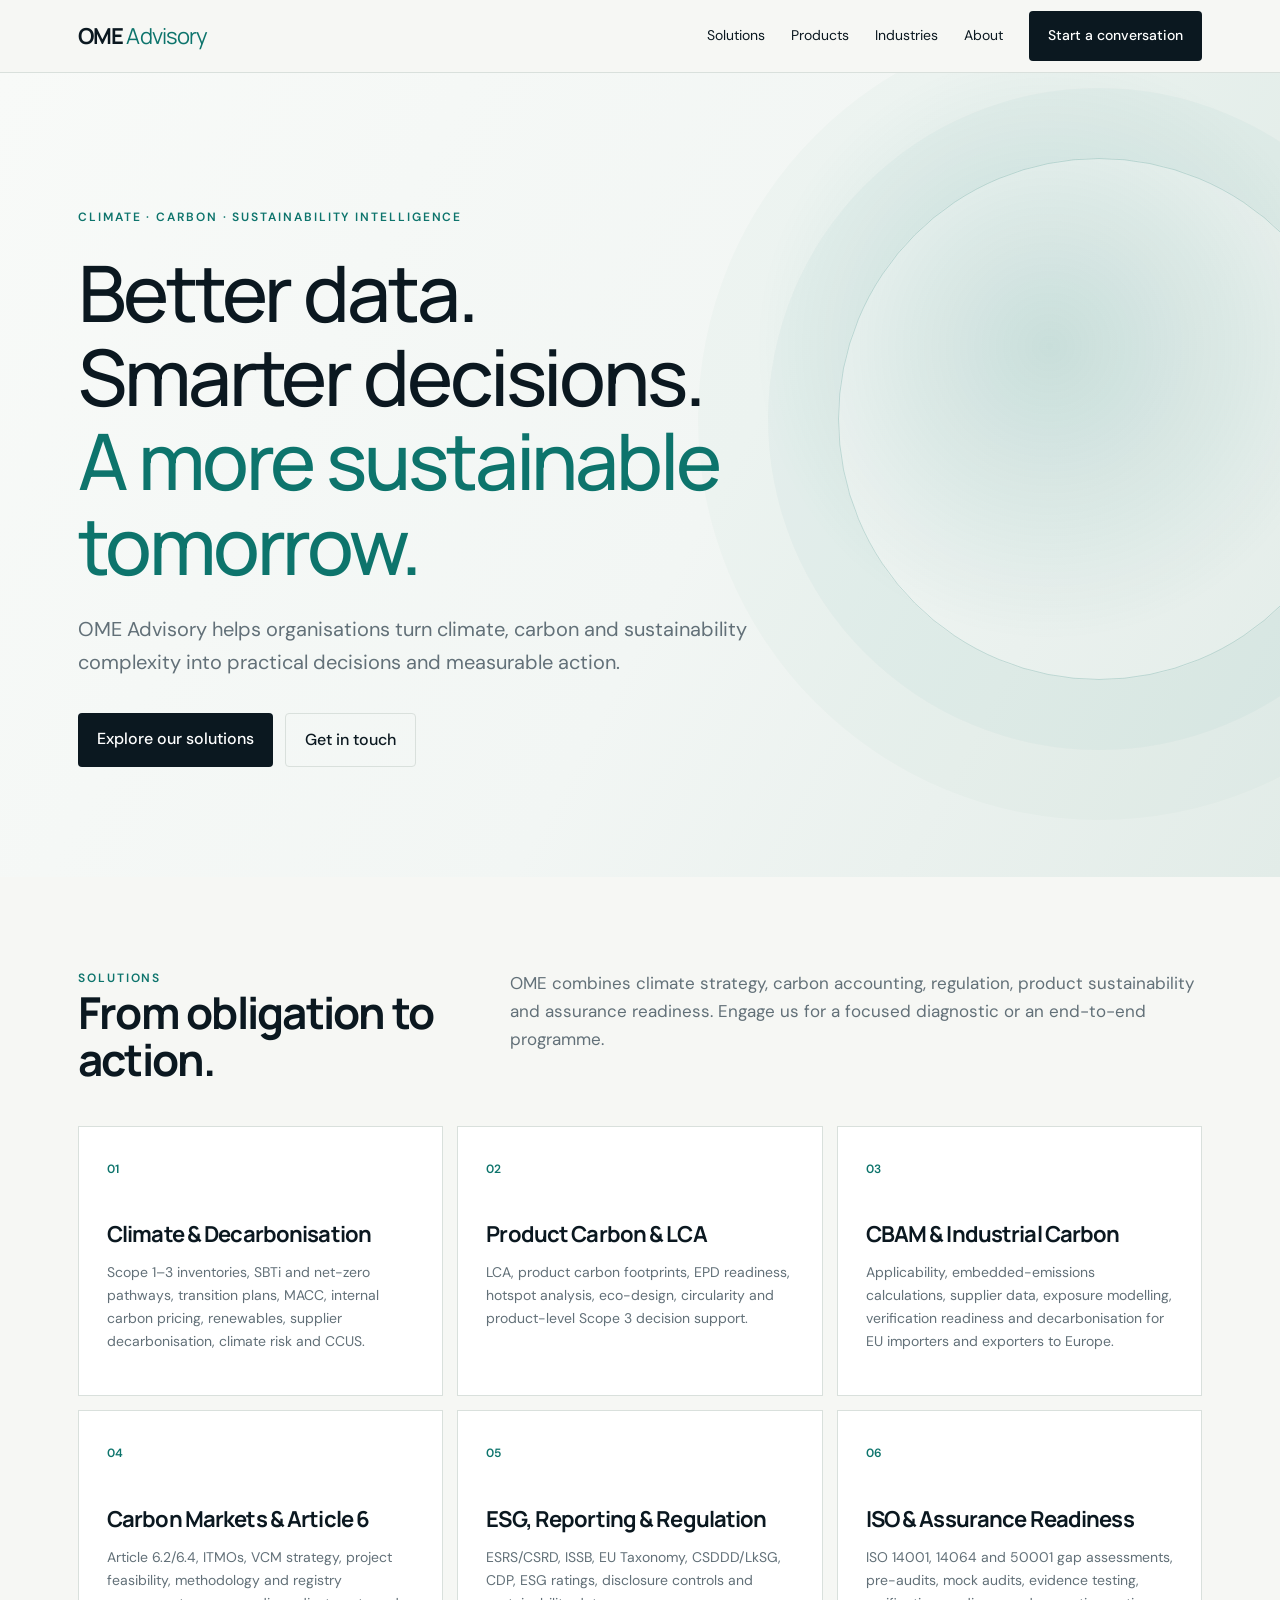
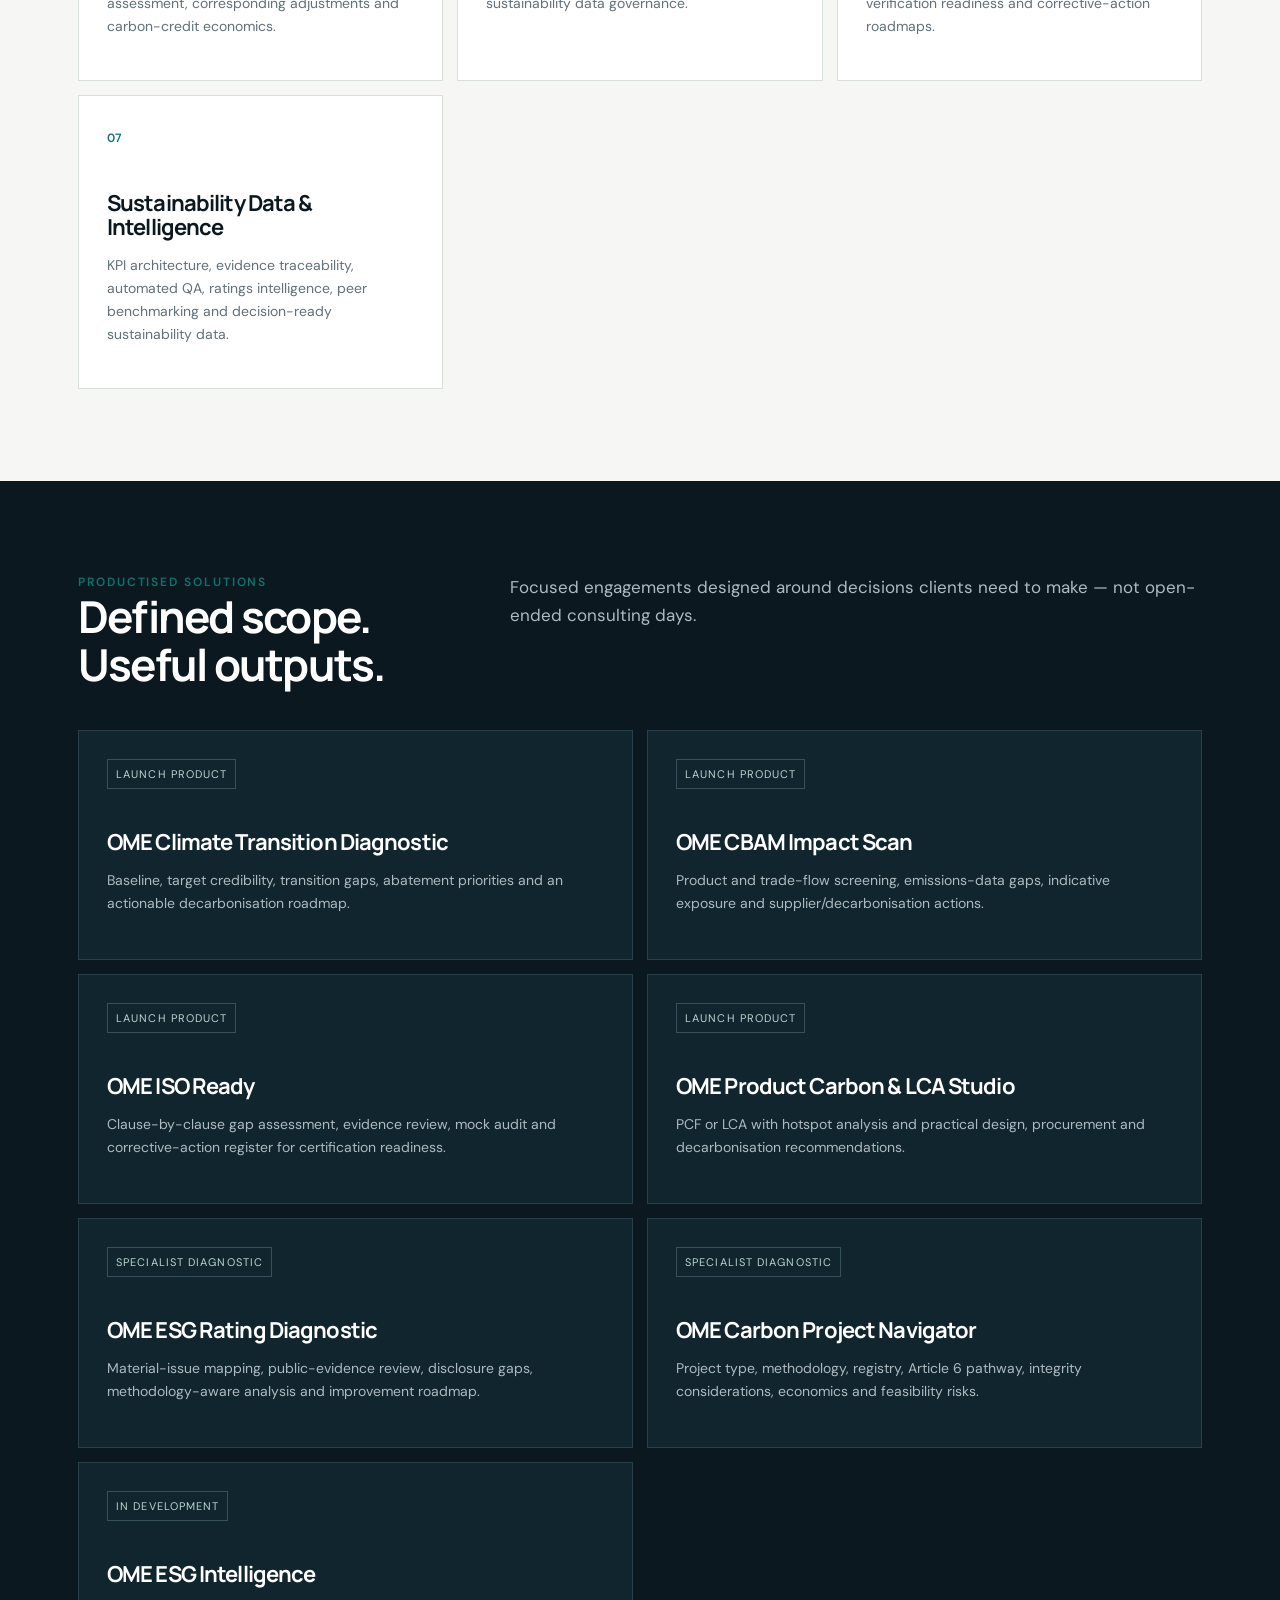
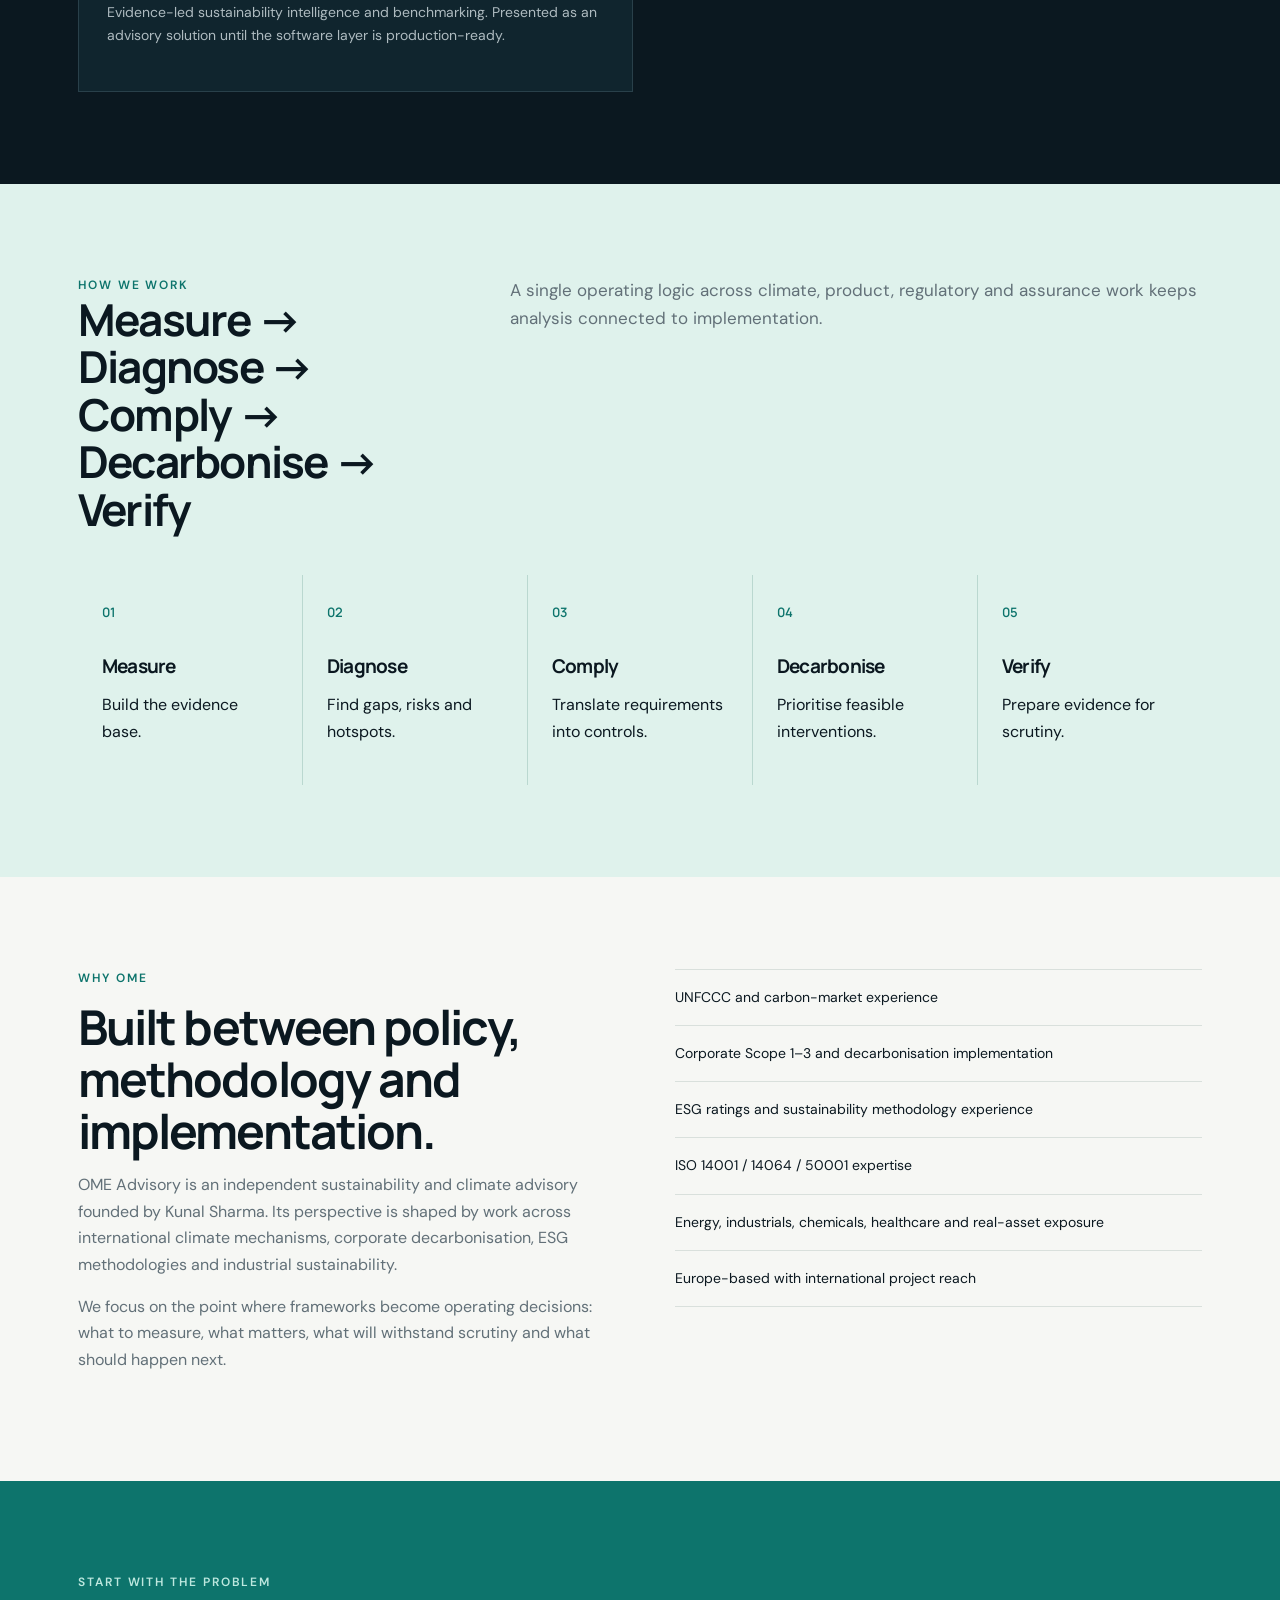
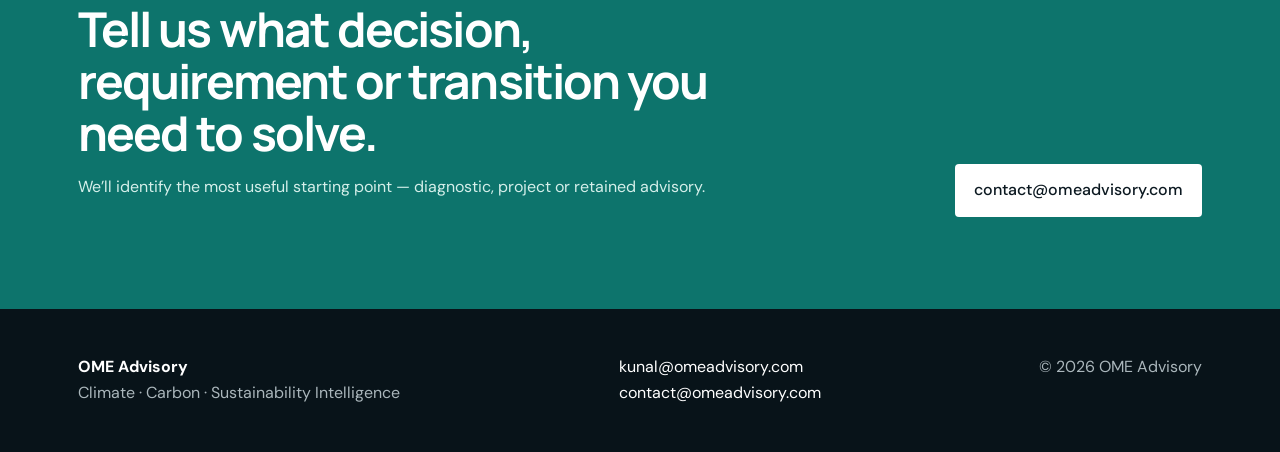
==== index.html @ 228df551 "Connect homepage navigation to redesigned site pages" ====
<!doctype html>
<html lang="en"><head>
<meta charset="utf-8"><meta name="viewport" content="width=device-width,initial-scale=1">
<title>OME Advisory | Climate, Carbon & Sustainability Intelligence</title>
<meta name="description" content="Independent climate, carbon and sustainability advisory for companies navigating decarbonisation, CBAM, LCA, ISO readiness, ESG regulation and carbon markets.">
<link rel="canonical" href="https://omeadvisory.com/">
<link rel="preconnect" href="https://fonts.googleapis.com"><link rel="preconnect" href="https://fonts.gstatic.com" crossorigin>
<link href="https://fonts.googleapis.com/css2?family=DM+Sans:wght@300;400;500;600&family=Manrope:wght@400;500;600;700&display=swap" rel="stylesheet">
<link rel="icon" href="/favicon.svg">
<style>
:root{--ink:#0b1820;--navy:#102b36;--teal:#0d746c;--mint:#dff2ec;--paper:#f6f7f4;--white:#fff;--line:#d9e0dc;--muted:#627078;--lime:#b8d95a}
*{box-sizing:border-box}html{scroll-behavior:smooth}body{margin:0;background:var(--paper);color:var(--ink);font-family:"DM Sans",sans-serif;line-height:1.65}a{color:inherit}.wrap{max-width:1180px;margin:auto;padding:0 28px}
nav{position:sticky;top:0;z-index:20;background:rgba(246,247,244,.94);backdrop-filter:blur(14px);border-bottom:1px solid var(--line)}.nav{height:72px;display:flex;align-items:center;justify-content:space-between}.brand{font:700 22px Manrope;text-decoration:none;letter-spacing:-.04em}.brand span{font-weight:400;color:var(--teal)}.links{display:flex;gap:26px;align-items:center}.links a{text-decoration:none;font-size:14px}.btn{display:inline-block;padding:13px 19px;background:var(--ink);color:#fff;text-decoration:none;border-radius:4px;font-weight:500}.btn.alt{background:transparent;color:var(--ink);border:1px solid var(--line)}
.hero{min-height:680px;padding:135px 0 110px;display:flex;align-items:center;background:radial-gradient(circle at 82% 34%,rgba(13,116,108,.16),transparent 25%),linear-gradient(118deg,#f8faf8 0%,#f2f6f4 55%,#e2ece8 100%);position:relative;overflow:hidden}.hero:after{content:"";position:absolute;width:520px;height:520px;border:1px solid rgba(13,116,108,.2);border-radius:50%;right:-80px;top:85px;box-shadow:0 0 0 70px rgba(13,116,108,.035),0 0 0 140px rgba(13,116,108,.025)}.hero .wrap{width:100%;position:relative;z-index:1}.kicker{text-transform:uppercase;letter-spacing:.16em;font-size:12px;font-weight:600;color:var(--teal)}h1,h2,h3{font-family:Manrope,sans-serif;line-height:1.08;letter-spacing:-.04em}h1{font-size:clamp(52px,6.5vw,78px);max-width:900px;margin:22px 0 26px;font-weight:500}h1 em{font-style:normal;color:var(--teal);font-weight:500}.lead{font-size:20px;max-width:720px;color:var(--muted)}.actions{display:flex;gap:12px;margin-top:34px;flex-wrap:wrap}
.signal{display:grid;grid-template-columns:repeat(4,1fr);border:1px solid var(--line);margin-top:70px;background:#fff}.signal div{padding:22px;border-right:1px solid var(--line)}.signal div:last-child{border:0}.signal strong{display:block;font:600 15px Manrope}.signal span{font-size:13px;color:var(--muted)}
section{padding:92px 0}.head{display:grid;grid-template-columns:.7fr 1.3fr;gap:60px;margin-bottom:42px}.head h2{font-size:44px;margin:0}.head p{margin:0;color:var(--muted);font-size:17px}.grid{display:grid;grid-template-columns:repeat(3,1fr);gap:14px}.card{background:#fff;border:1px solid var(--line);padding:28px;min-height:260px}.card .n{font-size:12px;color:var(--teal);font-weight:600}.card h3{font-size:22px;margin:42px 0 12px}.card p{color:var(--muted);font-size:14px}.card a{display:inline-block;margin-top:10px;font-size:13px;font-weight:600;text-decoration:none}
.dark{background:var(--ink);color:#fff}.dark .head p,.dark .card p{color:#aebbc0}.dark .card{background:#10252e;border-color:#29404a}.dark .card .n{color:#7ed5c7}.products{grid-template-columns:repeat(2,1fr)}.product{min-height:230px}.tag{display:inline-block;padding:5px 8px;border:1px solid #36515b;font-size:11px;text-transform:uppercase;letter-spacing:.1em;color:#b9d6d0}
.method{background:var(--mint)}.steps{display:grid;grid-template-columns:repeat(5,1fr);gap:1px;background:#bad8d0}.step{background:var(--mint);padding:24px}.step b{font:600 13px Manrope;color:var(--teal)}.step h3{font-size:19px;margin:30px 0 8px}
.about{display:grid;grid-template-columns:1fr 1fr;gap:70px;align-items:start}.about h2{font-size:48px;margin:12px 0}.about p{color:var(--muted)}.proof{border-top:1px solid var(--line)}.proof div{padding:16px 0;border-bottom:1px solid var(--line);font-size:14px}
.cta{background:var(--teal);color:#fff}.cta .box{display:flex;justify-content:space-between;align-items:end;gap:40px}.cta h2{font-size:48px;margin:10px 0;max-width:720px}.cta p{color:#d5efea}.cta .btn{background:#fff;color:var(--ink)}
footer{background:#081319;color:#aab6bb;padding:45px 0}.foot{display:flex;justify-content:space-between;gap:30px;flex-wrap:wrap}.foot a{color:#fff;text-decoration:none}
@media(max-width:850px){.links a:not(.btn){display:none}.hero{padding-top:70px}.signal,.grid,.products,.steps,.head,.about{grid-template-columns:1fr}.signal div{border-right:0;border-bottom:1px solid var(--line)}.head{gap:18px}.cta .box{display:block}.cta .btn{margin-top:20px}section{padding:68px 0}}
</style></head><body>
<nav><div class="wrap nav"><a class="brand" href="#">OME <span>Advisory</span></a><div class="links"><a href="/solutions.html">Solutions</a><a href="/products.html">Products</a><a href="/industries.html">Industries</a><a href="/about.html">About</a><a href="#contact" class="btn">Start a conversation</a></div></div></nav>
<header class="hero"><div class="wrap"><div class="kicker">Climate · Carbon · Sustainability Intelligence</div><h1>Better data.<br>Smarter decisions.<br><em>A more sustainable tomorrow.</em></h1><p class="lead">OME Advisory helps organisations turn climate, carbon and sustainability complexity into practical decisions and measurable action.</p><div class="actions"><a class="btn" href="/solutions.html">Explore our solutions</a><a class="btn alt" href="#contact">Get in touch</a></div></div></header>
<section id="solutions"><div class="wrap"><div class="head"><div><div class="kicker">Solutions</div><h2>From obligation to action.</h2></div><p>OME combines climate strategy, carbon accounting, regulation, product sustainability and assurance readiness. Engage us for a focused diagnostic or an end-to-end programme.</p></div>
<div class="grid">
<div class="card"><span class="n">01</span><h3>Climate & Decarbonisation</h3><p>Scope 1–3 inventories, SBTi and net-zero pathways, transition plans, MACC, internal carbon pricing, renewables, supplier decarbonisation, climate risk and CCUS.</p></div>
<div class="card"><span class="n">02</span><h3>Product Carbon & LCA</h3><p>LCA, product carbon footprints, EPD readiness, hotspot analysis, eco-design, circularity and product-level Scope 3 decision support.</p></div>
<div class="card"><span class="n">03</span><h3>CBAM & Industrial Carbon</h3><p>Applicability, embedded-emissions calculations, supplier data, exposure modelling, verification readiness and decarbonisation for EU importers and exporters to Europe.</p></div>
<div class="card"><span class="n">04</span><h3>Carbon Markets & Article 6</h3><p>Article 6.2/6.4, ITMOs, VCM strategy, project feasibility, methodology and registry assessment, corresponding adjustments and carbon-credit economics.</p></div>
<div class="card"><span class="n">05</span><h3>ESG, Reporting & Regulation</h3><p>ESRS/CSRD, ISSB, EU Taxonomy, CSDDD/LkSG, CDP, ESG ratings, disclosure controls and sustainability data governance.</p></div>
<div class="card"><span class="n">06</span><h3>ISO & Assurance Readiness</h3><p>ISO 14001, 14064 and 50001 gap assessments, pre-audits, mock audits, evidence testing, verification readiness and corrective-action roadmaps.</p></div>
<div class="card"><span class="n">07</span><h3>Sustainability Data & Intelligence</h3><p>KPI architecture, evidence traceability, automated QA, ratings intelligence, peer benchmarking and decision-ready sustainability data.</p></div>
</div></div></section>
<section class="dark" id="products"><div class="wrap"><div class="head"><div><div class="kicker">Productised solutions</div><h2>Defined scope. Useful outputs.</h2></div><p>Focused engagements designed around decisions clients need to make — not open-ended consulting days.</p></div>
<div class="grid products">
<div class="card product"><span class="tag">Launch product</span><h3>OME Climate Transition Diagnostic</h3><p>Baseline, target credibility, transition gaps, abatement priorities and an actionable decarbonisation roadmap.</p></div>
<div class="card product"><span class="tag">Launch product</span><h3>OME CBAM Impact Scan</h3><p>Product and trade-flow screening, emissions-data gaps, indicative exposure and supplier/decarbonisation actions.</p></div>
<div class="card product"><span class="tag">Launch product</span><h3>OME ISO Ready</h3><p>Clause-by-clause gap assessment, evidence review, mock audit and corrective-action register for certification readiness.</p></div>
<div class="card product"><span class="tag">Launch product</span><h3>OME Product Carbon & LCA Studio</h3><p>PCF or LCA with hotspot analysis and practical design, procurement and decarbonisation recommendations.</p></div>
<div class="card product"><span class="tag">Specialist diagnostic</span><h3>OME ESG Rating Diagnostic</h3><p>Material-issue mapping, public-evidence review, disclosure gaps, methodology-aware analysis and improvement roadmap.</p></div>
<div class="card product"><span class="tag">Specialist diagnostic</span><h3>OME Carbon Project Navigator</h3><p>Project type, methodology, registry, Article 6 pathway, integrity considerations, economics and feasibility risks.</p></div>
<div class="card product"><span class="tag">In development</span><h3>OME ESG Intelligence</h3><p>Evidence-led sustainability intelligence and benchmarking. Presented as an advisory solution until the software layer is production-ready.</p></div>
</div></div></section>
<section class="method"><div class="wrap"><div class="head"><div><div class="kicker">How we work</div><h2>Measure → Diagnose → Comply → Decarbonise → Verify</h2></div><p>A single operating logic across climate, product, regulatory and assurance work keeps analysis connected to implementation.</p></div>
<div class="steps"><div class="step"><b>01</b><h3>Measure</h3><p>Build the evidence base.</p></div><div class="step"><b>02</b><h3>Diagnose</h3><p>Find gaps, risks and hotspots.</p></div><div class="step"><b>03</b><h3>Comply</h3><p>Translate requirements into controls.</p></div><div class="step"><b>04</b><h3>Decarbonise</h3><p>Prioritise feasible interventions.</p></div><div class="step"><b>05</b><h3>Verify</h3><p>Prepare evidence for scrutiny.</p></div></div></div></section>
<section id="about"><div class="wrap about"><div><div class="kicker">Why OME</div><h2>Built between policy, methodology and implementation.</h2><p>OME Advisory is an independent sustainability and climate advisory founded by Kunal Sharma. Its perspective is shaped by work across international climate mechanisms, corporate decarbonisation, ESG methodologies and industrial sustainability.</p><p>We focus on the point where frameworks become operating decisions: what to measure, what matters, what will withstand scrutiny and what should happen next.</p></div><div class="proof"><div>UNFCCC and carbon-market experience</div><div>Corporate Scope 1–3 and decarbonisation implementation</div><div>ESG ratings and sustainability methodology experience</div><div>ISO 14001 / 14064 / 50001 expertise</div><div>Energy, industrials, chemicals, healthcare and real-asset exposure</div><div>Europe-based with international project reach</div></div></div></section>
<section class="cta" id="contact"><div class="wrap box"><div><div class="kicker" style="color:#bde8df">Start with the problem</div><h2>Tell us what decision, requirement or transition you need to solve.</h2><p>We’ll identify the most useful starting point — diagnostic, project or retained advisory.</p></div><a class="btn" href="mailto:contact@omeadvisory.com">contact@omeadvisory.com</a></div></section>
<footer><div class="wrap foot"><div><strong style="color:white">OME Advisory</strong><br>Climate · Carbon · Sustainability Intelligence</div><div><a href="mailto:kunal@omeadvisory.com">kunal@omeadvisory.com</a><br><a href="mailto:contact@omeadvisory.com">contact@omeadvisory.com</a></div><div>© 2026 OME Advisory</div></div></footer>
</body></html>
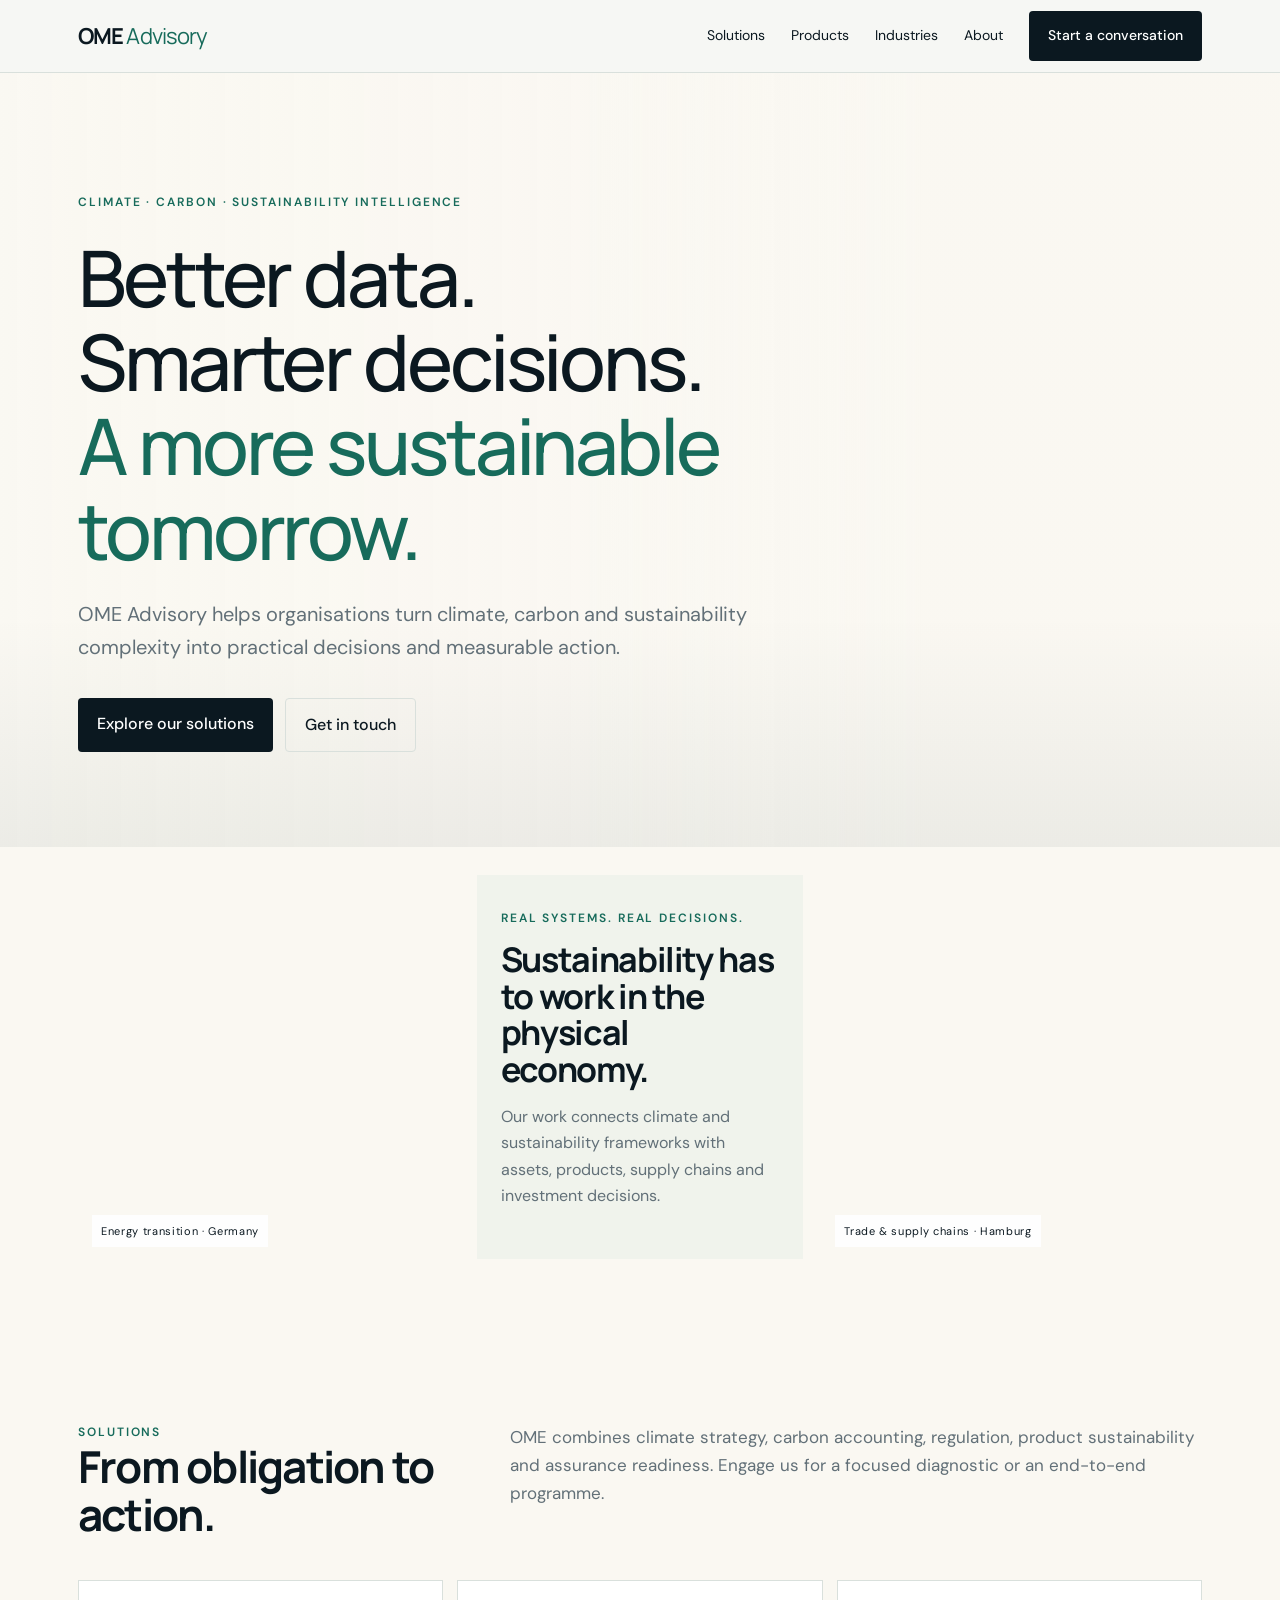
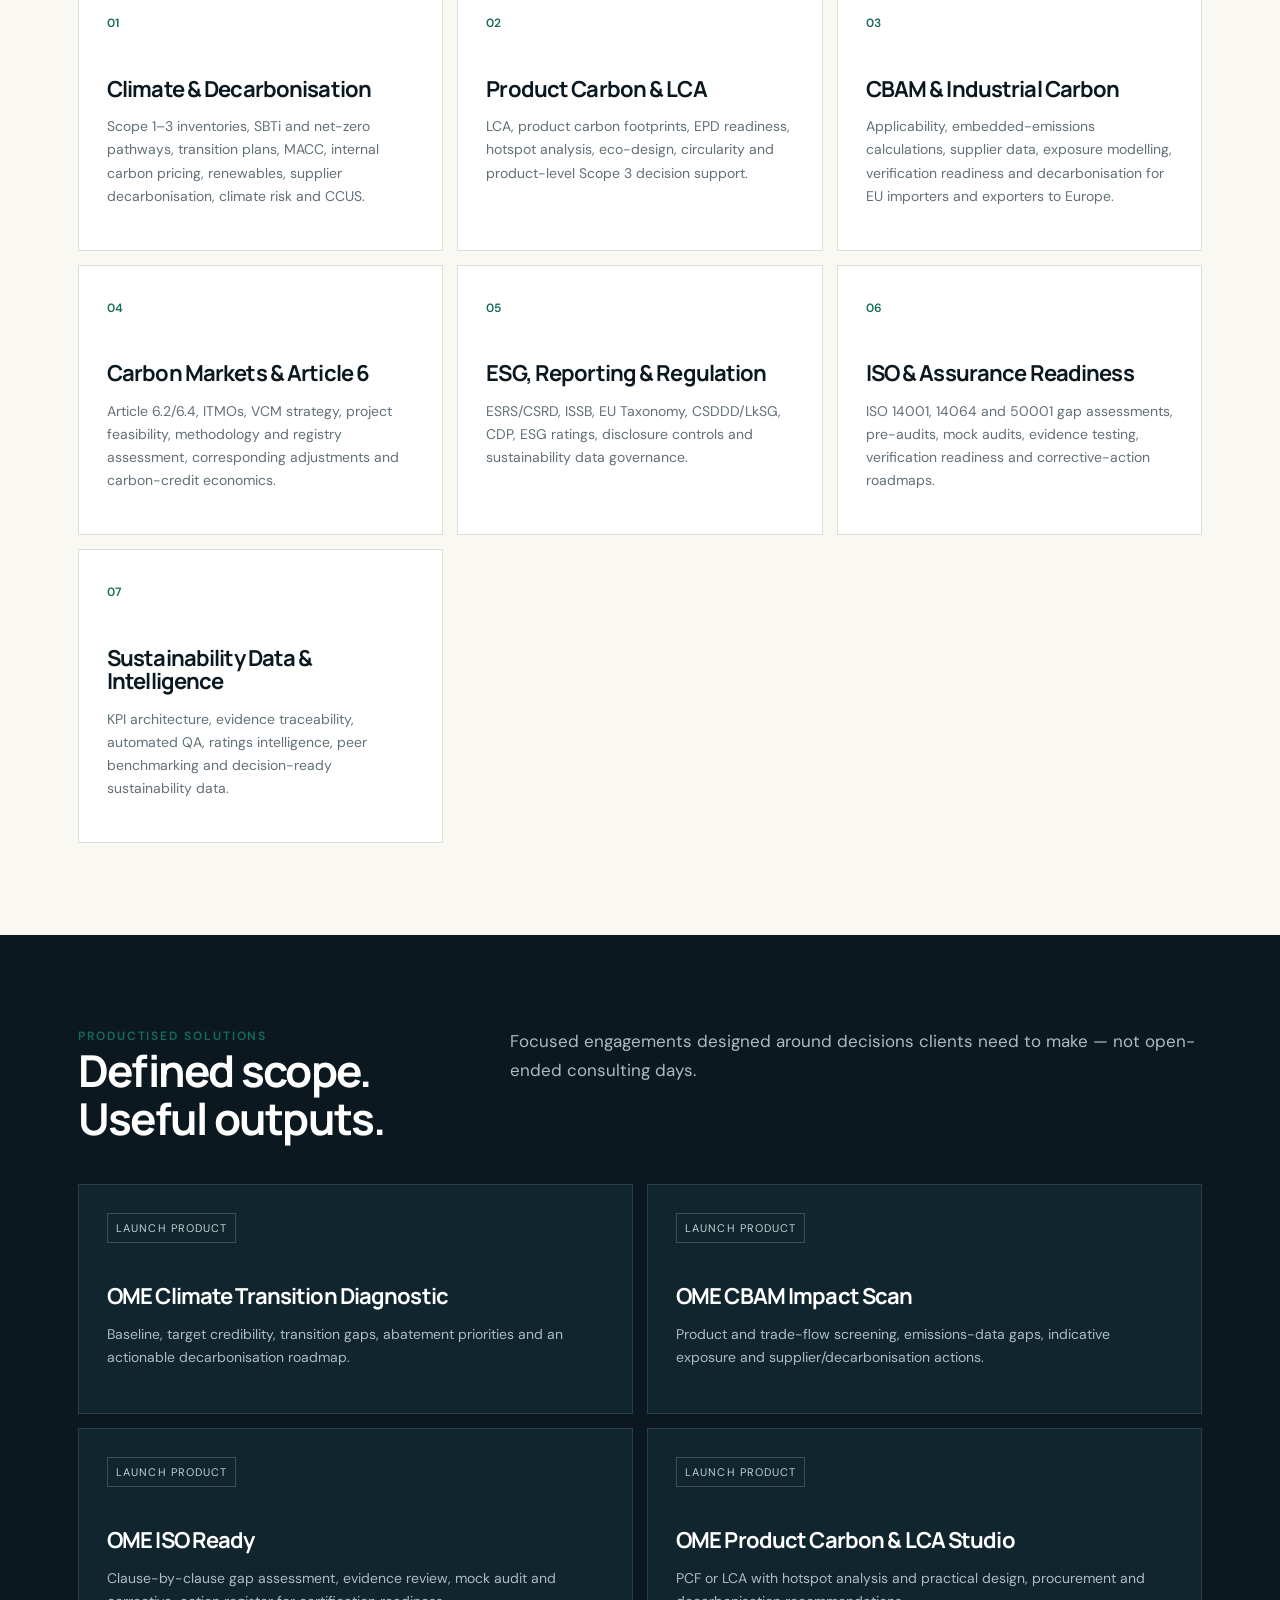
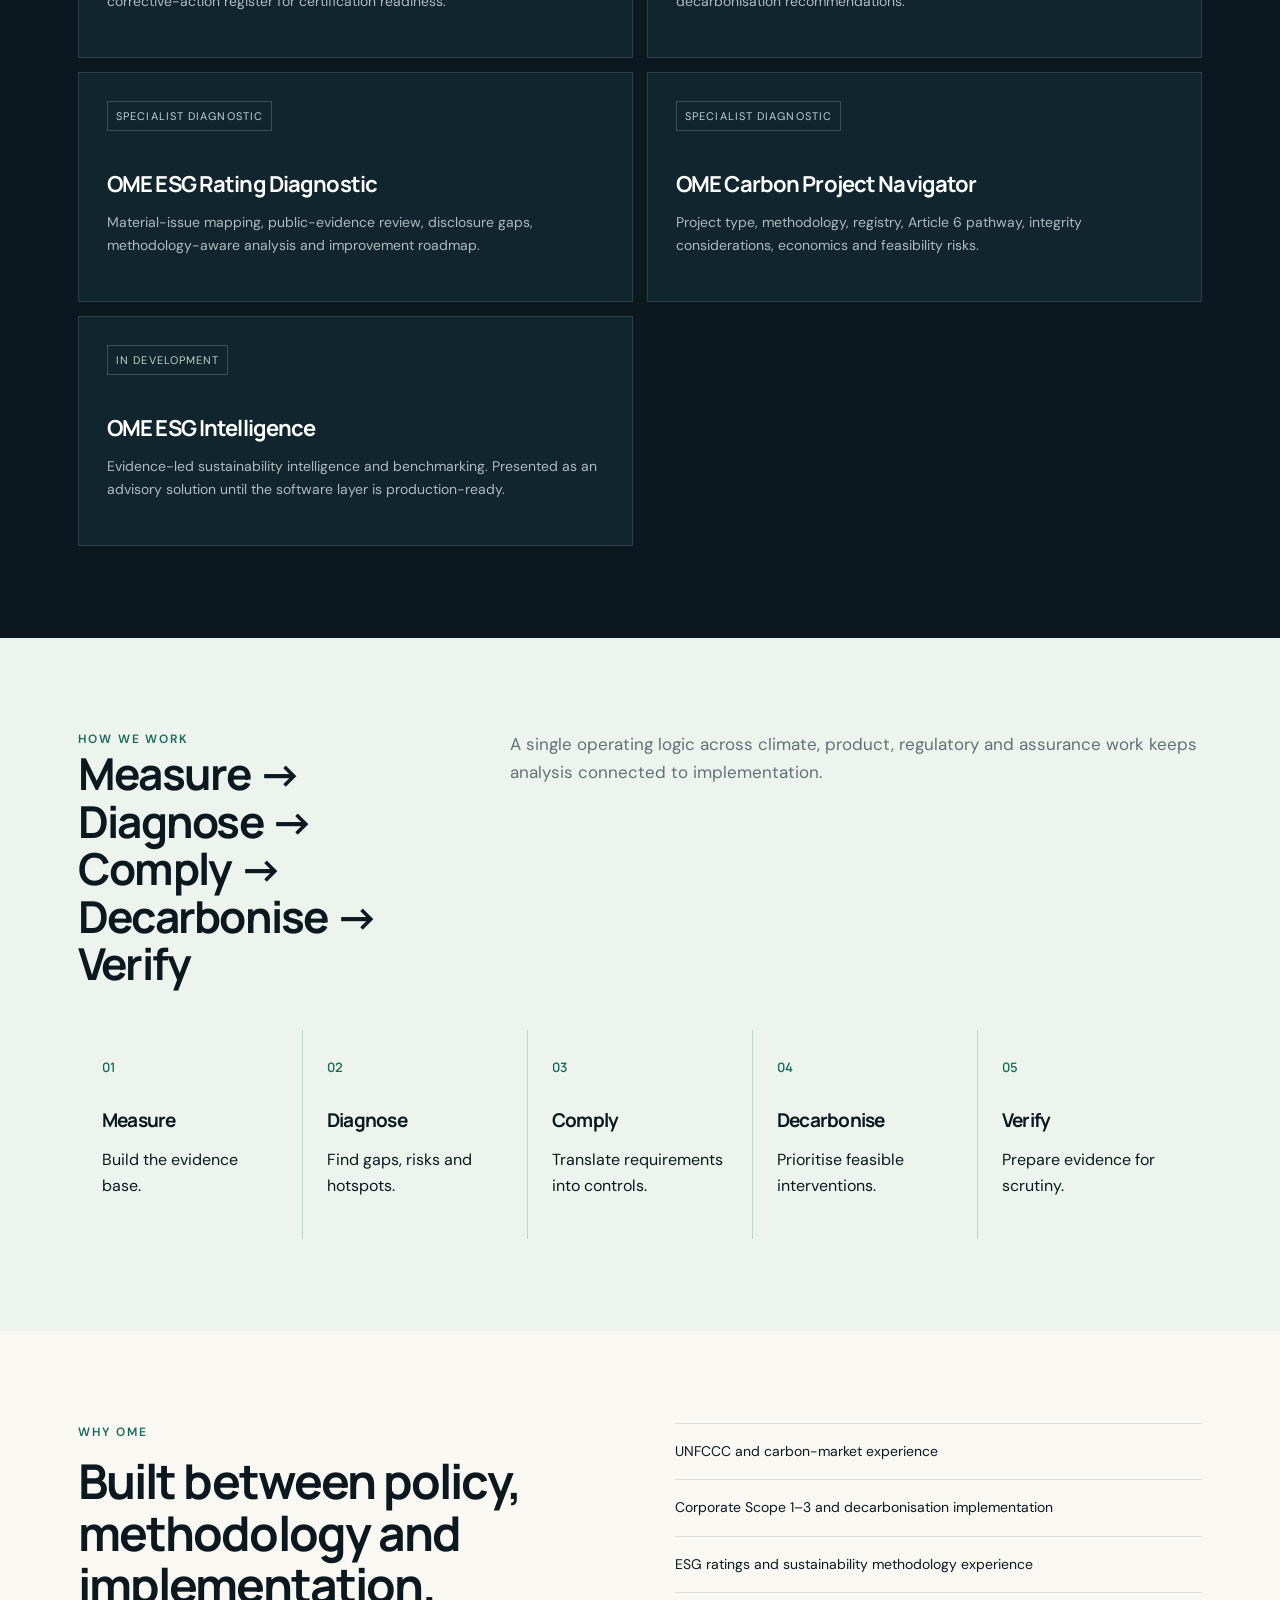
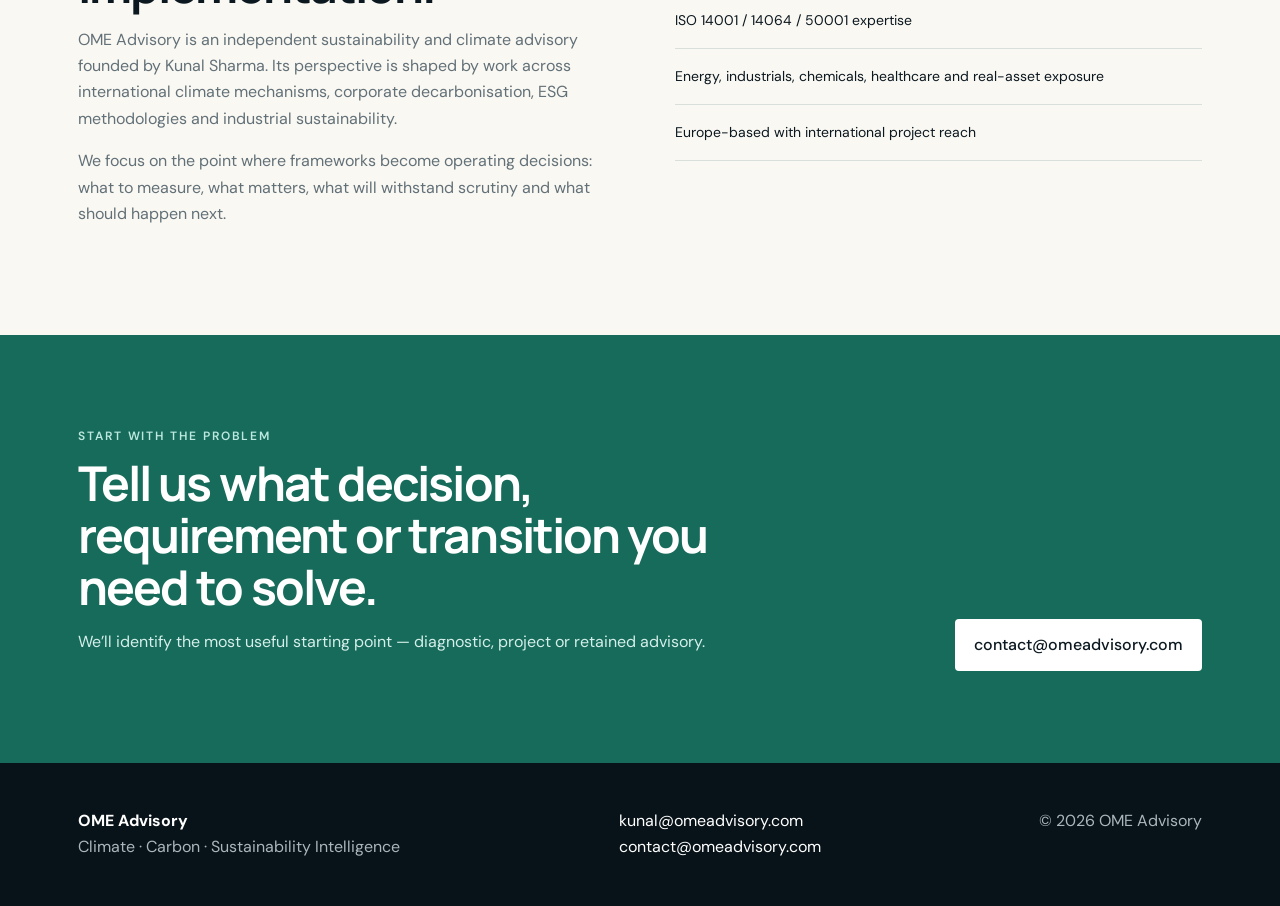
==== commit 16a5d485: "Add real licensed photography and softer natural palette" ====
--- a/index.html
+++ b/index.html
@@ -8,10 +8,10 @@
 <link href="https://fonts.googleapis.com/css2?family=DM+Sans:wght@300;400;500;600&family=Manrope:wght@400;500;600;700&display=swap" rel="stylesheet">
 <link rel="icon" href="/favicon.svg">
 <style>
-:root{--ink:#0b1820;--navy:#102b36;--teal:#0d746c;--mint:#dff2ec;--paper:#f6f7f4;--white:#fff;--line:#d9e0dc;--muted:#627078;--lime:#b8d95a}
+:root{--ink:#0b1820;--navy:#102b36;--teal:#176b5b;--mint:#edf4ee;--paper:#faf8f2;--white:#fff;--line:#d9e0dc;--muted:#627078;--lime:#b8d95a}
 *{box-sizing:border-box}html{scroll-behavior:smooth}body{margin:0;background:var(--paper);color:var(--ink);font-family:"DM Sans",sans-serif;line-height:1.65}a{color:inherit}.wrap{max-width:1180px;margin:auto;padding:0 28px}
 nav{position:sticky;top:0;z-index:20;background:rgba(246,247,244,.94);backdrop-filter:blur(14px);border-bottom:1px solid var(--line)}.nav{height:72px;display:flex;align-items:center;justify-content:space-between}.brand{font:700 22px Manrope;text-decoration:none;letter-spacing:-.04em}.brand span{font-weight:400;color:var(--teal)}.links{display:flex;gap:26px;align-items:center}.links a{text-decoration:none;font-size:14px}.btn{display:inline-block;padding:13px 19px;background:var(--ink);color:#fff;text-decoration:none;border-radius:4px;font-weight:500}.btn.alt{background:transparent;color:var(--ink);border:1px solid var(--line)}
-.hero{min-height:680px;padding:135px 0 110px;display:flex;align-items:center;background:radial-gradient(circle at 82% 34%,rgba(13,116,108,.16),transparent 25%),linear-gradient(118deg,#f8faf8 0%,#f2f6f4 55%,#e2ece8 100%);position:relative;overflow:hidden}.hero:after{content:"";position:absolute;width:520px;height:520px;border:1px solid rgba(13,116,108,.2);border-radius:50%;right:-80px;top:85px;box-shadow:0 0 0 70px rgba(13,116,108,.035),0 0 0 140px rgba(13,116,108,.025)}.hero .wrap{width:100%;position:relative;z-index:1}.kicker{text-transform:uppercase;letter-spacing:.16em;font-size:12px;font-weight:600;color:var(--teal)}h1,h2,h3{font-family:Manrope,sans-serif;line-height:1.08;letter-spacing:-.04em}h1{font-size:clamp(52px,6.5vw,78px);max-width:900px;margin:22px 0 26px;font-weight:500}h1 em{font-style:normal;color:var(--teal);font-weight:500}.lead{font-size:20px;max-width:720px;color:var(--muted)}.actions{display:flex;gap:12px;margin-top:34px;flex-wrap:wrap}
+.hero{min-height:650px;padding:120px 0 95px;display:flex;align-items:center;background:linear-gradient(90deg,rgba(250,248,242,.97) 0%,rgba(250,248,242,.9) 46%,rgba(250,248,242,.18) 72%),url("https://images.unsplash.com/photo-1763634117770-6c9e540f8db2?auto=format&fit=crop&q=82&w=2200") center/cover no-repeat;position:relative;overflow:hidden}.hero:after{content:"";position:absolute;inset:0;background:linear-gradient(180deg,transparent 70%,rgba(7,35,35,.06));pointer-events:none}.hero .wrap{width:100%;position:relative;z-index:1}.kicker{text-transform:uppercase;letter-spacing:.16em;font-size:12px;font-weight:600;color:var(--teal)}h1,h2,h3{font-family:Manrope,sans-serif;line-height:1.08;letter-spacing:-.04em}h1{font-size:clamp(52px,6.5vw,78px);max-width:900px;margin:22px 0 26px;font-weight:500}h1 em{font-style:normal;color:var(--teal);font-weight:500}.lead{font-size:20px;max-width:720px;color:var(--muted)}.actions{display:flex;gap:12px;margin-top:34px;flex-wrap:wrap}
 .signal{display:grid;grid-template-columns:repeat(4,1fr);border:1px solid var(--line);margin-top:70px;background:#fff}.signal div{padding:22px;border-right:1px solid var(--line)}.signal div:last-child{border:0}.signal strong{display:block;font:600 15px Manrope}.signal span{font-size:13px;color:var(--muted)}
 section{padding:92px 0}.head{display:grid;grid-template-columns:.7fr 1.3fr;gap:60px;margin-bottom:42px}.head h2{font-size:44px;margin:0}.head p{margin:0;color:var(--muted);font-size:17px}.grid{display:grid;grid-template-columns:repeat(3,1fr);gap:14px}.card{background:#fff;border:1px solid var(--line);padding:28px;min-height:260px}.card .n{font-size:12px;color:var(--teal);font-weight:600}.card h3{font-size:22px;margin:42px 0 12px}.card p{color:var(--muted);font-size:14px}.card a{display:inline-block;margin-top:10px;font-size:13px;font-weight:600;text-decoration:none}
 .dark{background:var(--ink);color:#fff}.dark .head p,.dark .card p{color:#aebbc0}.dark .card{background:#10252e;border-color:#29404a}.dark .card .n{color:#7ed5c7}.products{grid-template-columns:repeat(2,1fr)}.product{min-height:230px}.tag{display:inline-block;padding:5px 8px;border:1px solid #36515b;font-size:11px;text-transform:uppercase;letter-spacing:.1em;color:#b9d6d0}
@@ -20,10 +20,10 @@
 .cta{background:var(--teal);color:#fff}.cta .box{display:flex;justify-content:space-between;align-items:end;gap:40px}.cta h2{font-size:48px;margin:10px 0;max-width:720px}.cta p{color:#d5efea}.cta .btn{background:#fff;color:var(--ink)}
 footer{background:#081319;color:#aab6bb;padding:45px 0}.foot{display:flex;justify-content:space-between;gap:30px;flex-wrap:wrap}.foot a{color:#fff;text-decoration:none}
 @media(max-width:850px){.links a:not(.btn){display:none}.hero{padding-top:70px}.signal,.grid,.products,.steps,.head,.about{grid-template-columns:1fr}.signal div{border-right:0;border-bottom:1px solid var(--line)}.head{gap:18px}.cta .box{display:block}.cta .btn{margin-top:20px}section{padding:68px 0}}
-</style></head><body>
+ .reality-band{padding:28px 0 72px;background:#faf8f2}.reality-grid{display:grid;grid-template-columns:1.05fr .9fr 1.05fr;gap:18px;align-items:stretch}.real-photo{min-height:300px;margin:0;position:relative;background-size:cover;background-position:center;border-radius:2px;overflow:hidden}.real-photo.wind{background-image:url("https://images.unsplash.com/photo-1763634117770-6c9e540f8db2?auto=format&fit=crop&q=82&w=1200")}.real-photo.port{background-image:url("https://images.unsplash.com/photo-1774199102878-4de9413b7d5f?auto=format&fit=crop&q=82&w=1200")}.real-photo figcaption{position:absolute;left:14px;bottom:12px;background:rgba(255,255,255,.9);padding:7px 9px;font-size:11px;letter-spacing:.06em}.reality-copy{padding:34px 24px;background:#f0f3ec}.reality-copy h2{font-size:34px;margin:12px 0}.reality-copy p{color:var(--muted)} @media(max-width:850px){.reality-grid{grid-template-columns:1fr}.real-photo{min-height:240px}} </style></head><body>
 <nav><div class="wrap nav"><a class="brand" href="#">OME <span>Advisory</span></a><div class="links"><a href="/solutions.html">Solutions</a><a href="/products.html">Products</a><a href="/industries.html">Industries</a><a href="/about.html">About</a><a href="#contact" class="btn">Start a conversation</a></div></div></nav>
 <header class="hero"><div class="wrap"><div class="kicker">Climate · Carbon · Sustainability Intelligence</div><h1>Better data.<br>Smarter decisions.<br><em>A more sustainable tomorrow.</em></h1><p class="lead">OME Advisory helps organisations turn climate, carbon and sustainability complexity into practical decisions and measurable action.</p><div class="actions"><a class="btn" href="/solutions.html">Explore our solutions</a><a class="btn alt" href="#contact">Get in touch</a></div></div></header>
-<section id="solutions"><div class="wrap"><div class="head"><div><div class="kicker">Solutions</div><h2>From obligation to action.</h2></div><p>OME combines climate strategy, carbon accounting, regulation, product sustainability and assurance readiness. Engage us for a focused diagnostic or an end-to-end programme.</p></div>
+<section class="reality-band"><div class="wrap"><div class="reality-grid"><figure class="real-photo wind"><figcaption>Energy transition · Germany</figcaption></figure><div class="reality-copy"><div class="kicker">Real systems. Real decisions.</div><h2>Sustainability has to work in the physical economy.</h2><p>Our work connects climate and sustainability frameworks with assets, products, supply chains and investment decisions.</p></div><figure class="real-photo port"><figcaption>Trade & supply chains · Hamburg</figcaption></figure></div></div></section><section id="solutions"><div class="wrap"><div class="head"><div><div class="kicker">Solutions</div><h2>From obligation to action.</h2></div><p>OME combines climate strategy, carbon accounting, regulation, product sustainability and assurance readiness. Engage us for a focused diagnostic or an end-to-end programme.</p></div>
 <div class="grid">
 <div class="card"><span class="n">01</span><h3>Climate & Decarbonisation</h3><p>Scope 1–3 inventories, SBTi and net-zero pathways, transition plans, MACC, internal carbon pricing, renewables, supplier decarbonisation, climate risk and CCUS.</p></div>
 <div class="card"><span class="n">02</span><h3>Product Carbon & LCA</h3><p>LCA, product carbon footprints, EPD readiness, hotspot analysis, eco-design, circularity and product-level Scope 3 decision support.</p></div>
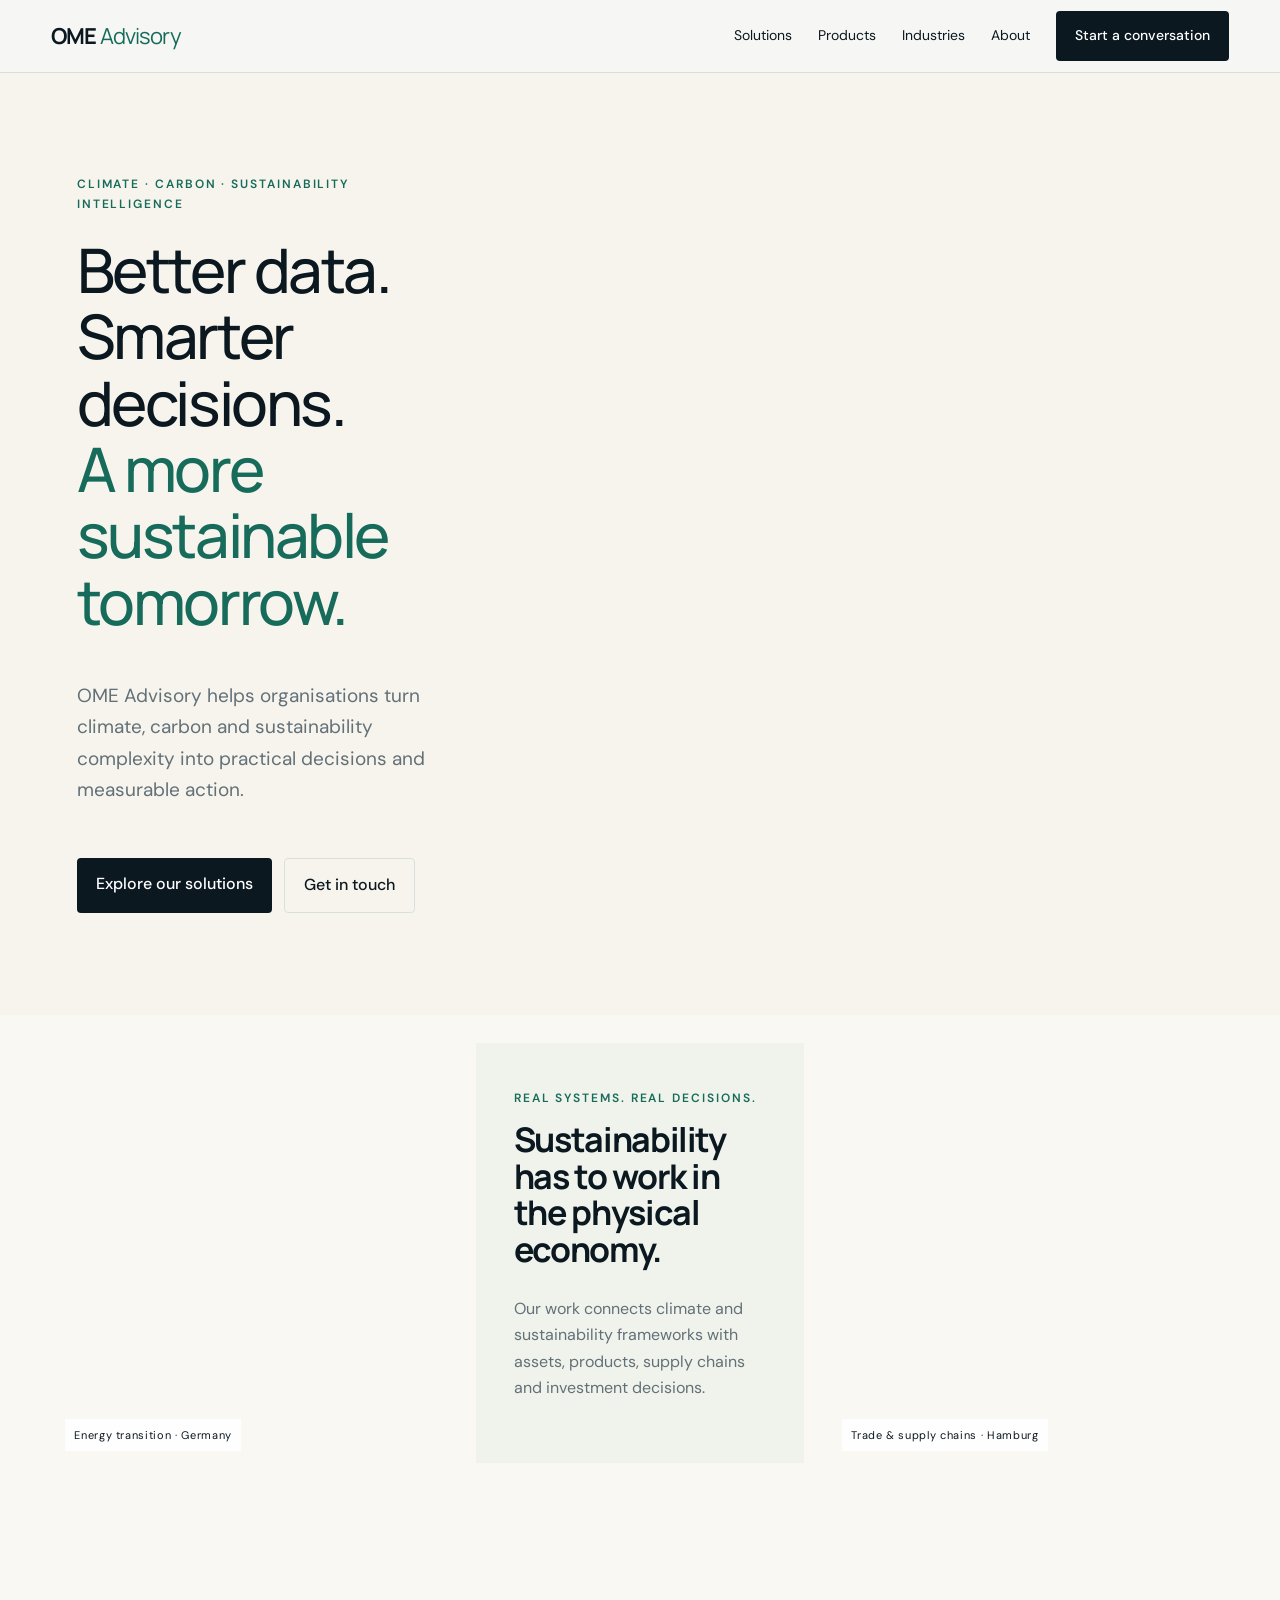
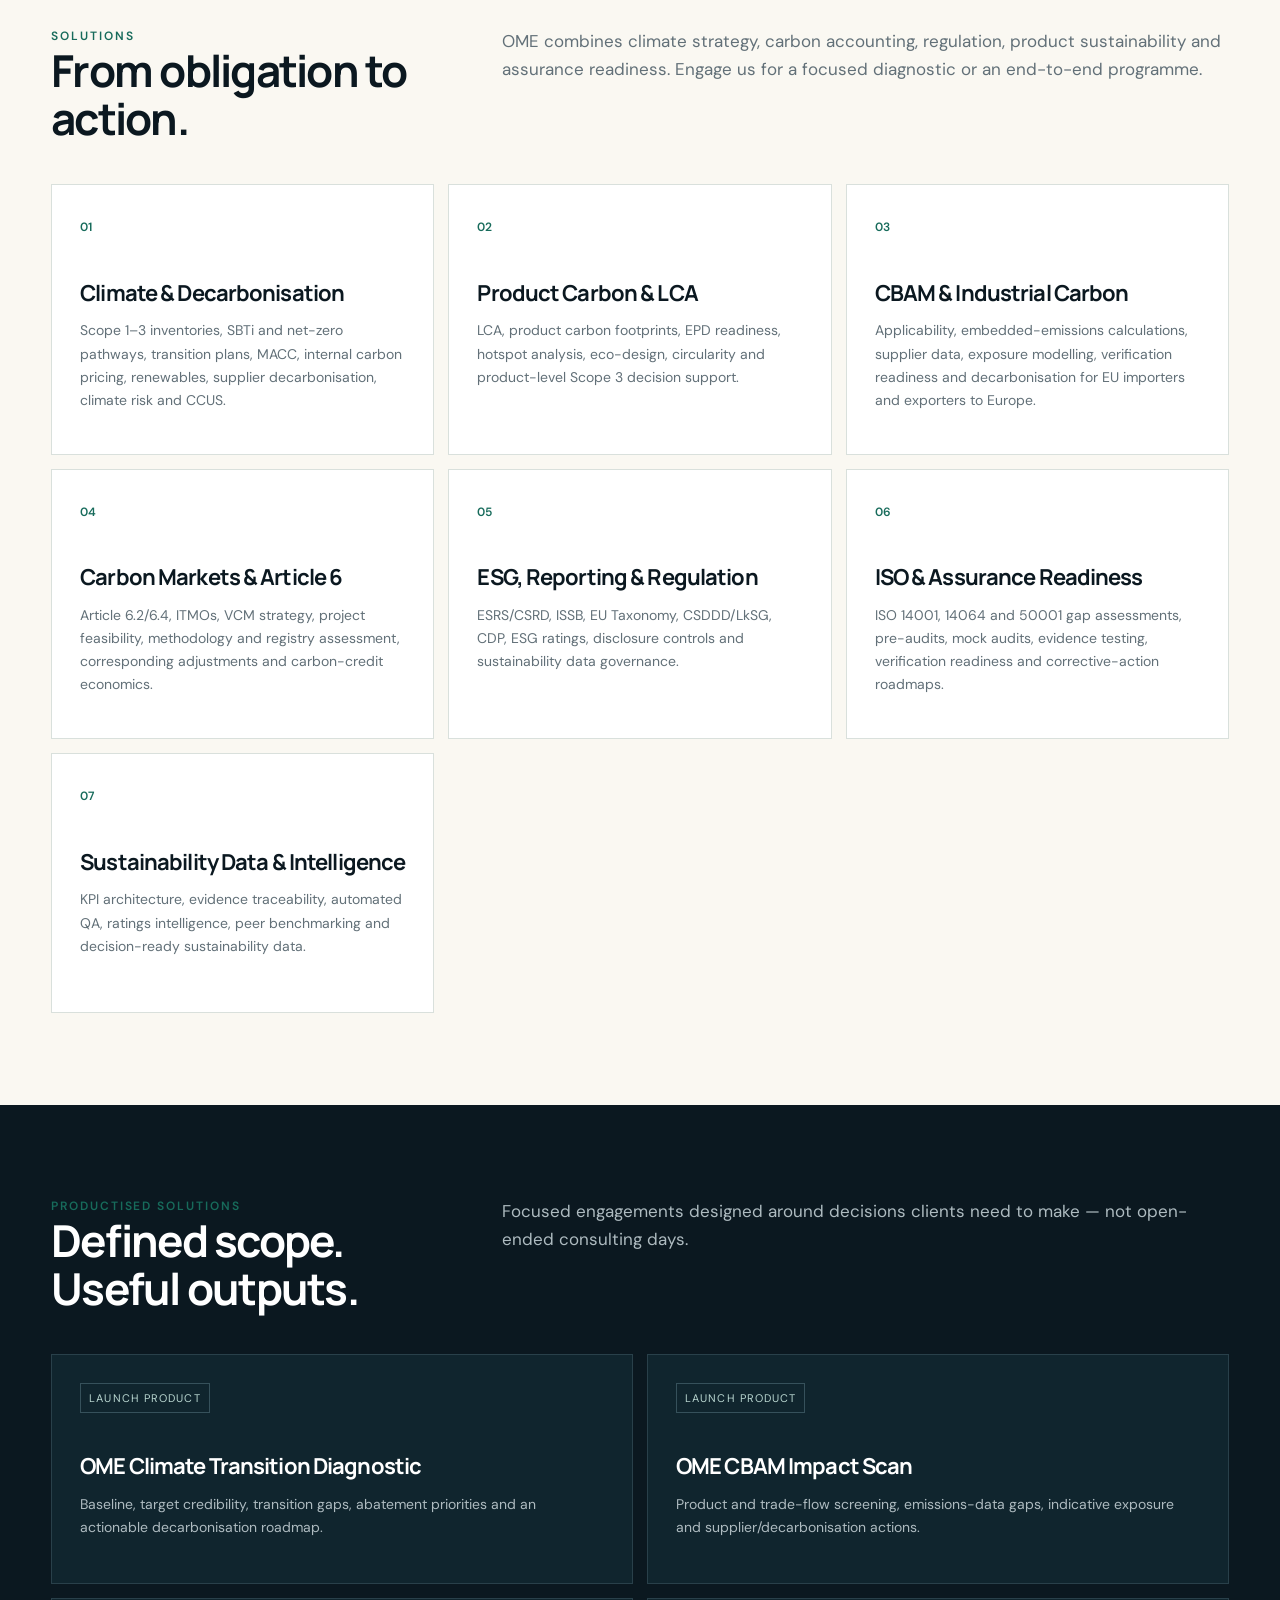
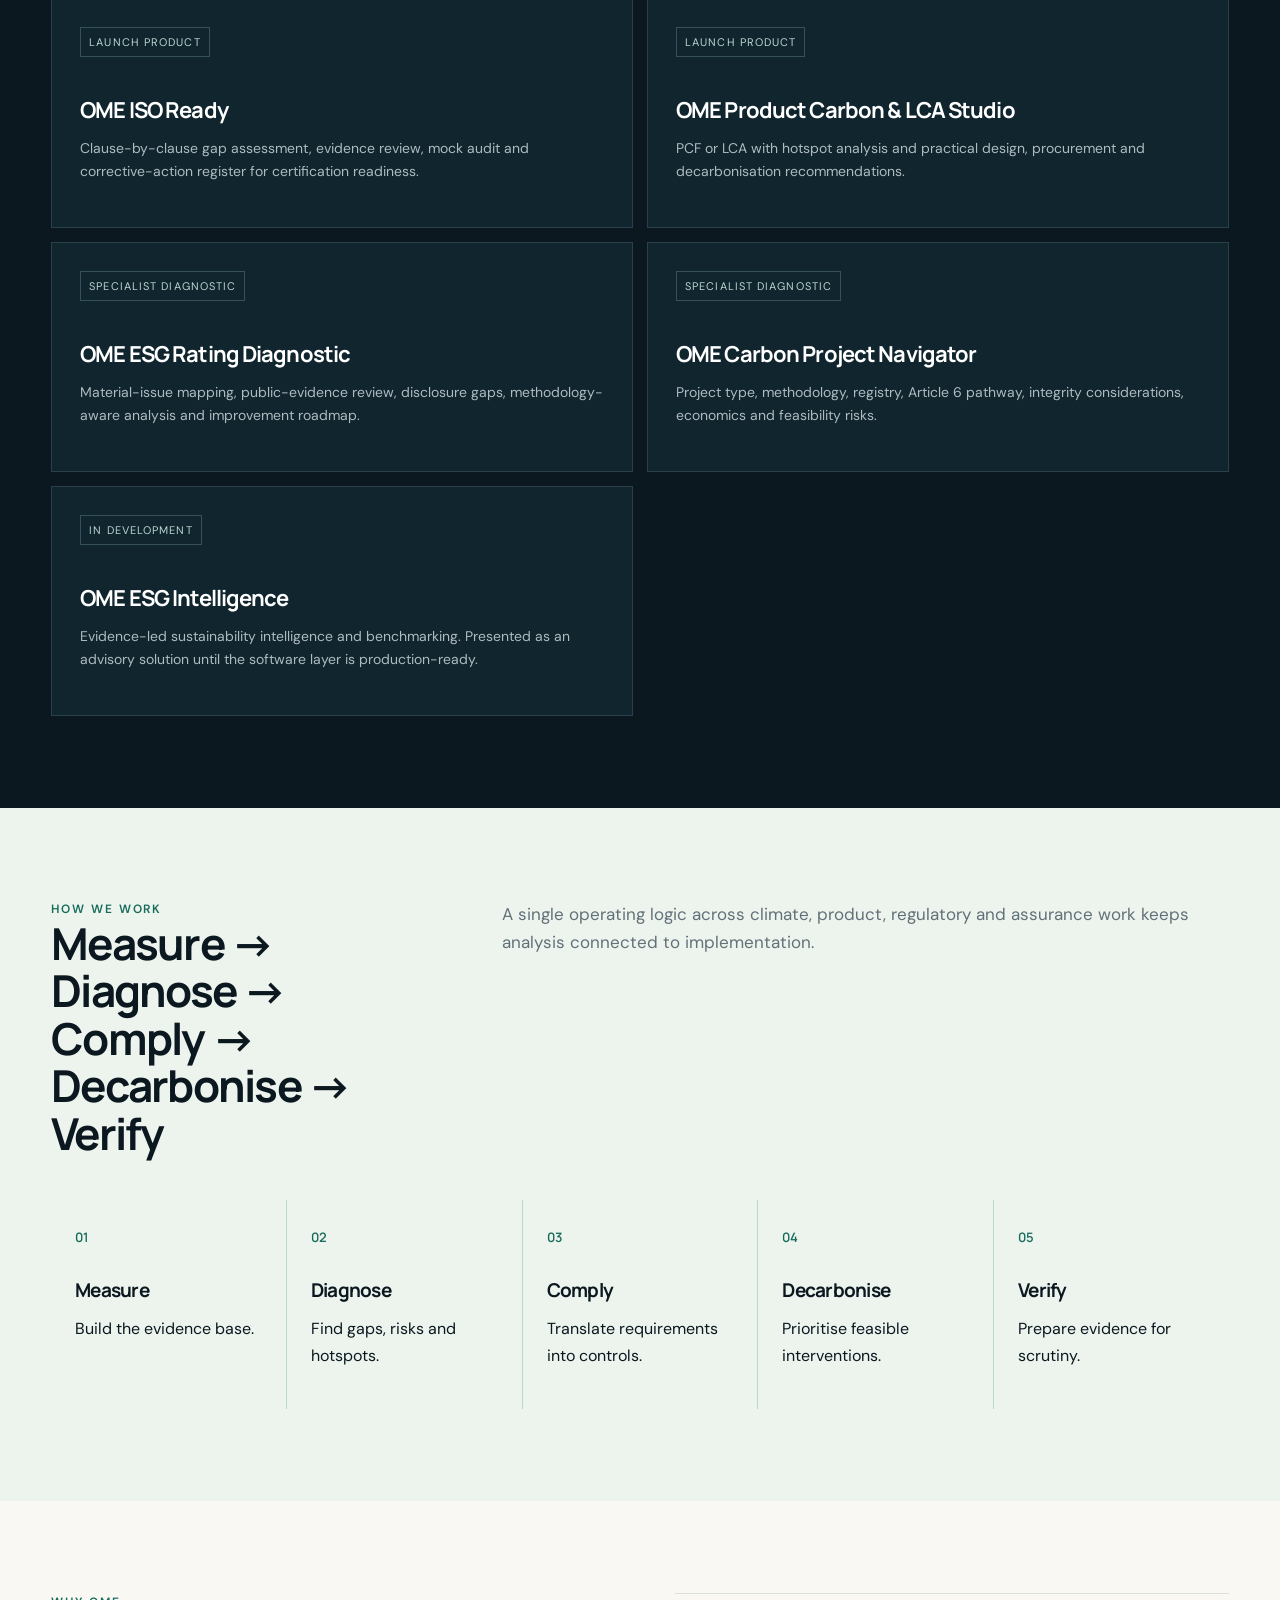
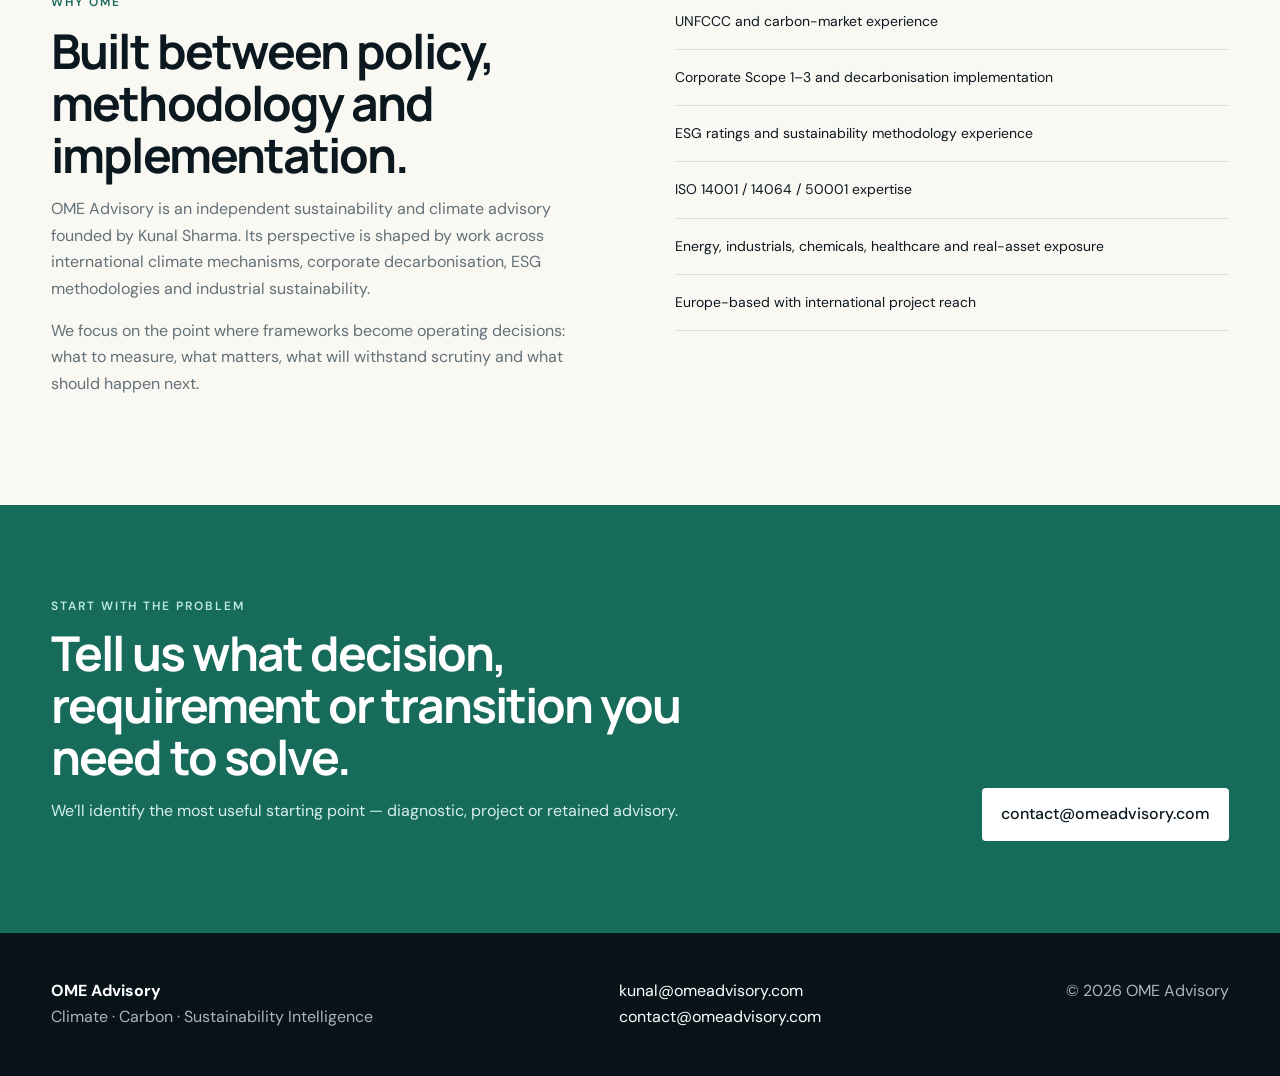
==== commit e377d004: "Fix widescreen layout and full-bleed responsive hero" ====
--- a/index.html
+++ b/index.html
@@ -9,9 +9,9 @@
 <link rel="icon" href="/favicon.svg">
 <style>
 :root{--ink:#0b1820;--navy:#102b36;--teal:#176b5b;--mint:#edf4ee;--paper:#faf8f2;--white:#fff;--line:#d9e0dc;--muted:#627078;--lime:#b8d95a}
-*{box-sizing:border-box}html{scroll-behavior:smooth}body{margin:0;background:var(--paper);color:var(--ink);font-family:"DM Sans",sans-serif;line-height:1.65}a{color:inherit}.wrap{max-width:1180px;margin:auto;padding:0 28px}
+*{box-sizing:border-box}html{scroll-behavior:smooth}body{margin:0;background:var(--paper);color:var(--ink);font-family:"DM Sans",sans-serif;line-height:1.65}a{color:inherit}.wrap{width:min(92vw,1480px);margin:0 auto}
 nav{position:sticky;top:0;z-index:20;background:rgba(246,247,244,.94);backdrop-filter:blur(14px);border-bottom:1px solid var(--line)}.nav{height:72px;display:flex;align-items:center;justify-content:space-between}.brand{font:700 22px Manrope;text-decoration:none;letter-spacing:-.04em}.brand span{font-weight:400;color:var(--teal)}.links{display:flex;gap:26px;align-items:center}.links a{text-decoration:none;font-size:14px}.btn{display:inline-block;padding:13px 19px;background:var(--ink);color:#fff;text-decoration:none;border-radius:4px;font-weight:500}.btn.alt{background:transparent;color:var(--ink);border:1px solid var(--line)}
-.hero{min-height:650px;padding:120px 0 95px;display:flex;align-items:center;background:linear-gradient(90deg,rgba(250,248,242,.97) 0%,rgba(250,248,242,.9) 46%,rgba(250,248,242,.18) 72%),url("https://images.unsplash.com/photo-1763634117770-6c9e540f8db2?auto=format&fit=crop&q=82&w=2200") center/cover no-repeat;position:relative;overflow:hidden}.hero:after{content:"";position:absolute;inset:0;background:linear-gradient(180deg,transparent 70%,rgba(7,35,35,.06));pointer-events:none}.hero .wrap{width:100%;position:relative;z-index:1}.kicker{text-transform:uppercase;letter-spacing:.16em;font-size:12px;font-weight:600;color:var(--teal)}h1,h2,h3{font-family:Manrope,sans-serif;line-height:1.08;letter-spacing:-.04em}h1{font-size:clamp(52px,6.5vw,78px);max-width:900px;margin:22px 0 26px;font-weight:500}h1 em{font-style:normal;color:var(--teal);font-weight:500}.lead{font-size:20px;max-width:720px;color:var(--muted)}.actions{display:flex;gap:12px;margin-top:34px;flex-wrap:wrap}
+.hero{min-height:clamp(620px,72vh,820px);padding:0;display:flex;align-items:stretch;background:#f7f4ed;position:relative;overflow:hidden}.hero .wrap{display:grid;grid-template-columns:minmax(520px,.9fr) minmax(620px,1.25fr);width:100%;max-width:none;margin:0;padding:0}.hero:after{content:"";position:absolute;inset:0 50% 0 auto;width:50%;background:url("https://images.unsplash.com/photo-1763634117770-6c9e540f8db2?auto=format&fit=crop&q=82&w=1800") center/cover no-repeat;pointer-events:none}.hero .wrap{width:100%;position:relative;z-index:1}.kicker{text-transform:uppercase;letter-spacing:.16em;font-size:12px;font-weight:600;color:var(--teal)}h1,h2,h3{font-family:Manrope,sans-serif;line-height:1.08;letter-spacing:-.04em}h1{font-size:clamp(52px,6.5vw,78px);max-width:900px;margin:22px 0 26px;font-weight:500}h1 em{font-style:normal;color:var(--teal);font-weight:500}.lead{font-size:20px;max-width:720px;color:var(--muted)}.actions{display:flex;gap:12px;margin-top:34px;flex-wrap:wrap}
 .signal{display:grid;grid-template-columns:repeat(4,1fr);border:1px solid var(--line);margin-top:70px;background:#fff}.signal div{padding:22px;border-right:1px solid var(--line)}.signal div:last-child{border:0}.signal strong{display:block;font:600 15px Manrope}.signal span{font-size:13px;color:var(--muted)}
 section{padding:92px 0}.head{display:grid;grid-template-columns:.7fr 1.3fr;gap:60px;margin-bottom:42px}.head h2{font-size:44px;margin:0}.head p{margin:0;color:var(--muted);font-size:17px}.grid{display:grid;grid-template-columns:repeat(3,1fr);gap:14px}.card{background:#fff;border:1px solid var(--line);padding:28px;min-height:260px}.card .n{font-size:12px;color:var(--teal);font-weight:600}.card h3{font-size:22px;margin:42px 0 12px}.card p{color:var(--muted);font-size:14px}.card a{display:inline-block;margin-top:10px;font-size:13px;font-weight:600;text-decoration:none}
 .dark{background:var(--ink);color:#fff}.dark .head p,.dark .card p{color:#aebbc0}.dark .card{background:#10252e;border-color:#29404a}.dark .card .n{color:#7ed5c7}.products{grid-template-columns:repeat(2,1fr)}.product{min-height:230px}.tag{display:inline-block;padding:5px 8px;border:1px solid #36515b;font-size:11px;text-transform:uppercase;letter-spacing:.1em;color:#b9d6d0}
@@ -20,9 +20,9 @@
 .cta{background:var(--teal);color:#fff}.cta .box{display:flex;justify-content:space-between;align-items:end;gap:40px}.cta h2{font-size:48px;margin:10px 0;max-width:720px}.cta p{color:#d5efea}.cta .btn{background:#fff;color:var(--ink)}
 footer{background:#081319;color:#aab6bb;padding:45px 0}.foot{display:flex;justify-content:space-between;gap:30px;flex-wrap:wrap}.foot a{color:#fff;text-decoration:none}
 @media(max-width:850px){.links a:not(.btn){display:none}.hero{padding-top:70px}.signal,.grid,.products,.steps,.head,.about{grid-template-columns:1fr}.signal div{border-right:0;border-bottom:1px solid var(--line)}.head{gap:18px}.cta .box{display:block}.cta .btn{margin-top:20px}section{padding:68px 0}}
- .reality-band{padding:28px 0 72px;background:#faf8f2}.reality-grid{display:grid;grid-template-columns:1.05fr .9fr 1.05fr;gap:18px;align-items:stretch}.real-photo{min-height:300px;margin:0;position:relative;background-size:cover;background-position:center;border-radius:2px;overflow:hidden}.real-photo.wind{background-image:url("https://images.unsplash.com/photo-1763634117770-6c9e540f8db2?auto=format&fit=crop&q=82&w=1200")}.real-photo.port{background-image:url("https://images.unsplash.com/photo-1774199102878-4de9413b7d5f?auto=format&fit=crop&q=82&w=1200")}.real-photo figcaption{position:absolute;left:14px;bottom:12px;background:rgba(255,255,255,.9);padding:7px 9px;font-size:11px;letter-spacing:.06em}.reality-copy{padding:34px 24px;background:#f0f3ec}.reality-copy h2{font-size:34px;margin:12px 0}.reality-copy p{color:var(--muted)} @media(max-width:850px){.reality-grid{grid-template-columns:1fr}.real-photo{min-height:240px}} </style></head><body>
+ .reality-band{padding:28px 0 72px;background:#faf8f2}.reality-grid{display:grid;grid-template-columns:1.05fr .9fr 1.05fr;gap:18px;align-items:stretch}.real-photo{min-height:300px;margin:0;position:relative;background-size:cover;background-position:center;border-radius:2px;overflow:hidden}.real-photo.wind{background-image:url("https://images.unsplash.com/photo-1763634117770-6c9e540f8db2?auto=format&fit=crop&q=82&w=1200")}.real-photo.port{background-image:url("https://images.unsplash.com/photo-1774199102878-4de9413b7d5f?auto=format&fit=crop&q=82&w=1200")}.real-photo figcaption{position:absolute;left:14px;bottom:12px;background:rgba(255,255,255,.9);padding:7px 9px;font-size:11px;letter-spacing:.06em}.reality-copy{padding:34px 24px;background:#f0f3ec}.reality-copy h2{font-size:34px;margin:12px 0}.reality-copy p{color:var(--muted)} @media(max-width:850px){.reality-grid{grid-template-columns:1fr}.real-photo{min-height:240px}}  .hero-copy{padding:clamp(70px,8vw,135px) clamp(42px,6vw,110px);display:flex;flex-direction:column;justify-content:center;position:relative;z-index:2;background:#f7f4ed}.hero-media{min-height:620px;background:url("https://images.unsplash.com/photo-1763634117770-6c9e540f8db2?auto=format&fit=crop&q=82&w=1800") center/cover no-repeat}.hero:after{display:none}.hero h1{font-size:clamp(54px,4.8vw,82px);max-width:760px}.hero .lead{max-width:650px;font-size:19px}.reality-band .wrap,#solutions .wrap,#products .wrap,#about .wrap,#contact .wrap{width:min(92vw,1480px)}.reality-grid{grid-template-columns:1fr .82fr 1fr;gap:24px}.real-photo{min-height:360px}.reality-copy{padding:46px 38px;display:flex;flex-direction:column;justify-content:center}section{scroll-margin-top:80px}@media(min-width:1600px){.hero-copy{padding-left:max(70px,6vw)}.reality-grid{gap:30px}}@media(max-width:1050px){.hero .wrap{grid-template-columns:1fr}.hero-copy{padding:80px 6vw}.hero-media{min-height:430px}.hero{min-height:auto}.reality-grid{grid-template-columns:1fr}.real-photo{min-height:320px}}@media(max-width:650px){.wrap,.reality-band .wrap,#solutions .wrap,#products .wrap,#about .wrap,#contact .wrap{width:min(90vw,1480px)}.hero-copy{padding:64px 5vw}.hero h1{font-size:44px}.hero-media{min-height:300px}.real-photo{min-height:250px}} </style></head><body>
 <nav><div class="wrap nav"><a class="brand" href="#">OME <span>Advisory</span></a><div class="links"><a href="/solutions.html">Solutions</a><a href="/products.html">Products</a><a href="/industries.html">Industries</a><a href="/about.html">About</a><a href="#contact" class="btn">Start a conversation</a></div></div></nav>
-<header class="hero"><div class="wrap"><div class="kicker">Climate · Carbon · Sustainability Intelligence</div><h1>Better data.<br>Smarter decisions.<br><em>A more sustainable tomorrow.</em></h1><p class="lead">OME Advisory helps organisations turn climate, carbon and sustainability complexity into practical decisions and measurable action.</p><div class="actions"><a class="btn" href="/solutions.html">Explore our solutions</a><a class="btn alt" href="#contact">Get in touch</a></div></div></header>
+<header class="hero"><div class="wrap"><div class="hero-copy"><div class="kicker">Climate · Carbon · Sustainability Intelligence</div><h1>Better data.<br>Smarter decisions.<br><em>A more sustainable tomorrow.</em></h1><p class="lead">OME Advisory helps organisations turn climate, carbon and sustainability complexity into practical decisions and measurable action.</p><div class="actions"><a class="btn" href="/solutions.html">Explore our solutions</a><a class="btn alt" href="#contact">Get in touch</a></div></div><div class="hero-media" aria-hidden="true"></div></div></header>
 <section class="reality-band"><div class="wrap"><div class="reality-grid"><figure class="real-photo wind"><figcaption>Energy transition · Germany</figcaption></figure><div class="reality-copy"><div class="kicker">Real systems. Real decisions.</div><h2>Sustainability has to work in the physical economy.</h2><p>Our work connects climate and sustainability frameworks with assets, products, supply chains and investment decisions.</p></div><figure class="real-photo port"><figcaption>Trade & supply chains · Hamburg</figcaption></figure></div></div></section><section id="solutions"><div class="wrap"><div class="head"><div><div class="kicker">Solutions</div><h2>From obligation to action.</h2></div><p>OME combines climate strategy, carbon accounting, regulation, product sustainability and assurance readiness. Engage us for a focused diagnostic or an end-to-end programme.</p></div>
 <div class="grid">
 <div class="card"><span class="n">01</span><h3>Climate & Decarbonisation</h3><p>Scope 1–3 inventories, SBTi and net-zero pathways, transition plans, MACC, internal carbon pricing, renewables, supplier decarbonisation, climate risk and CCUS.</p></div>
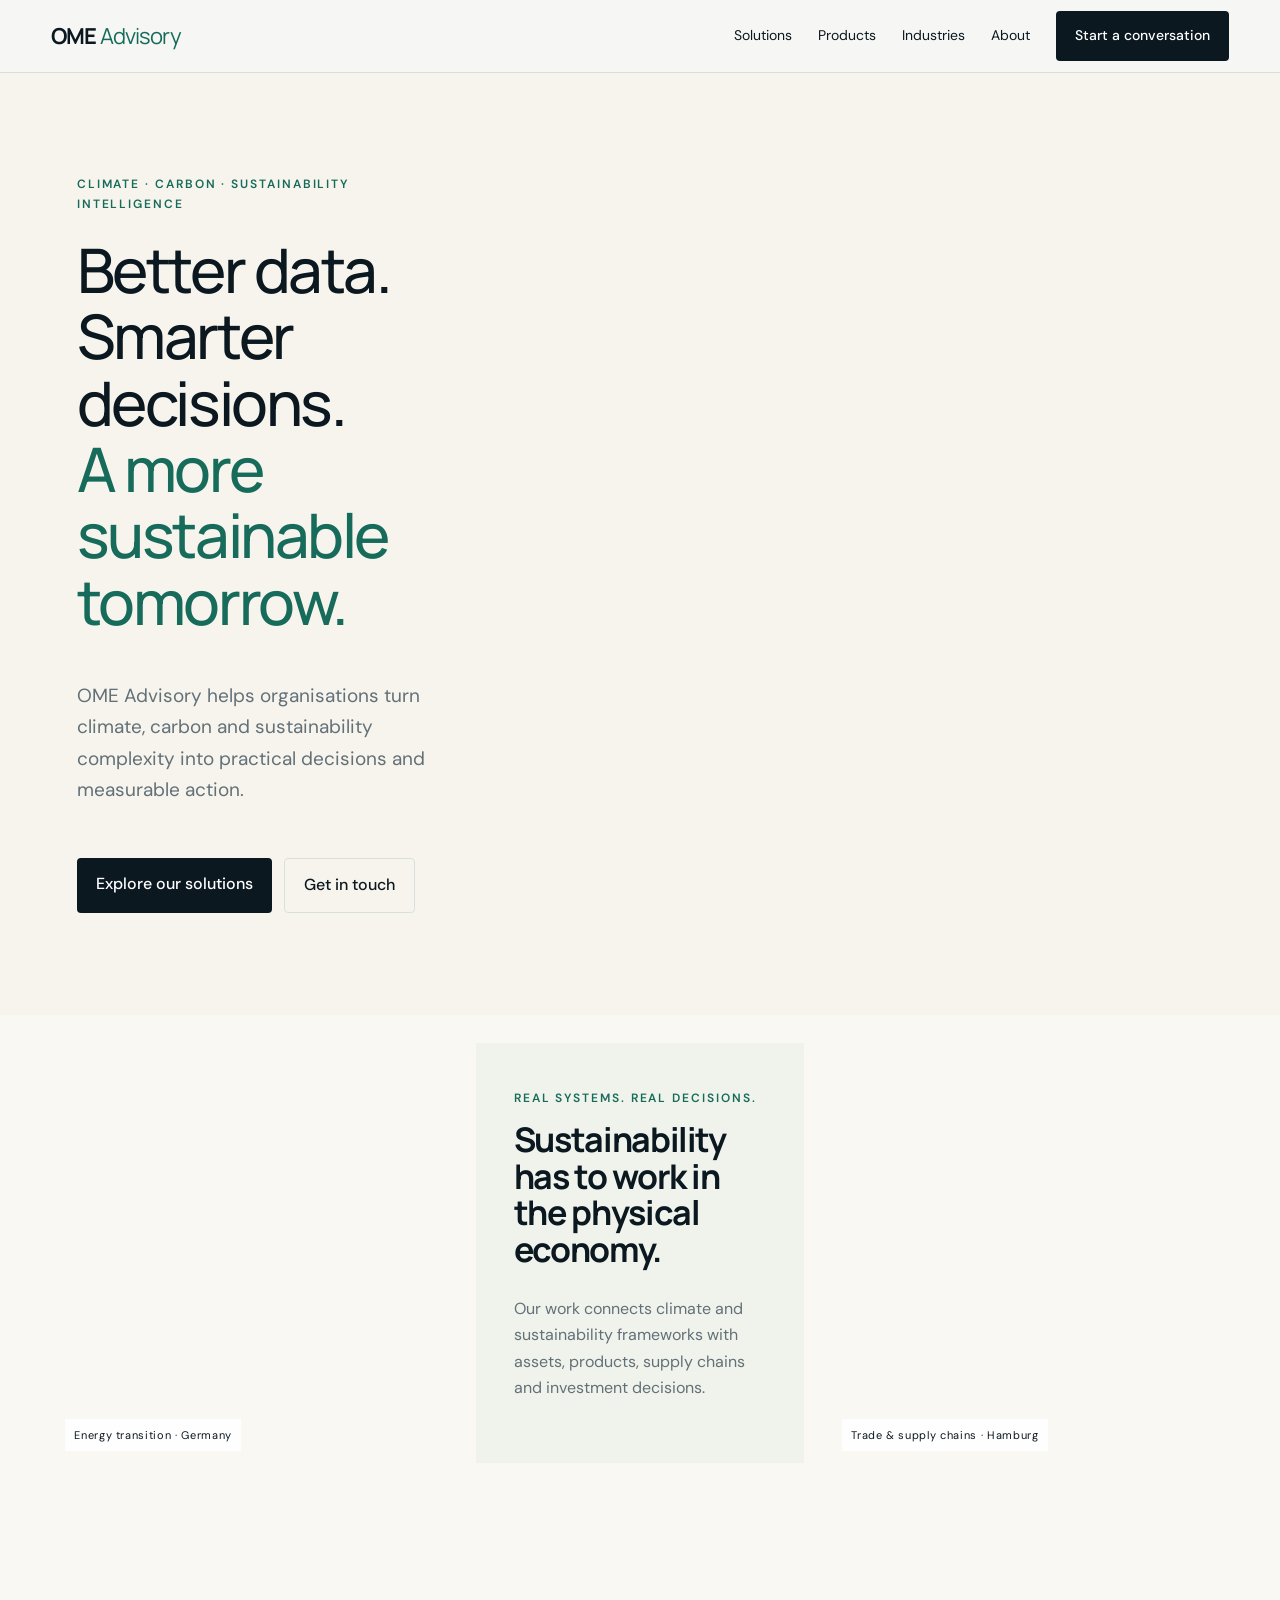
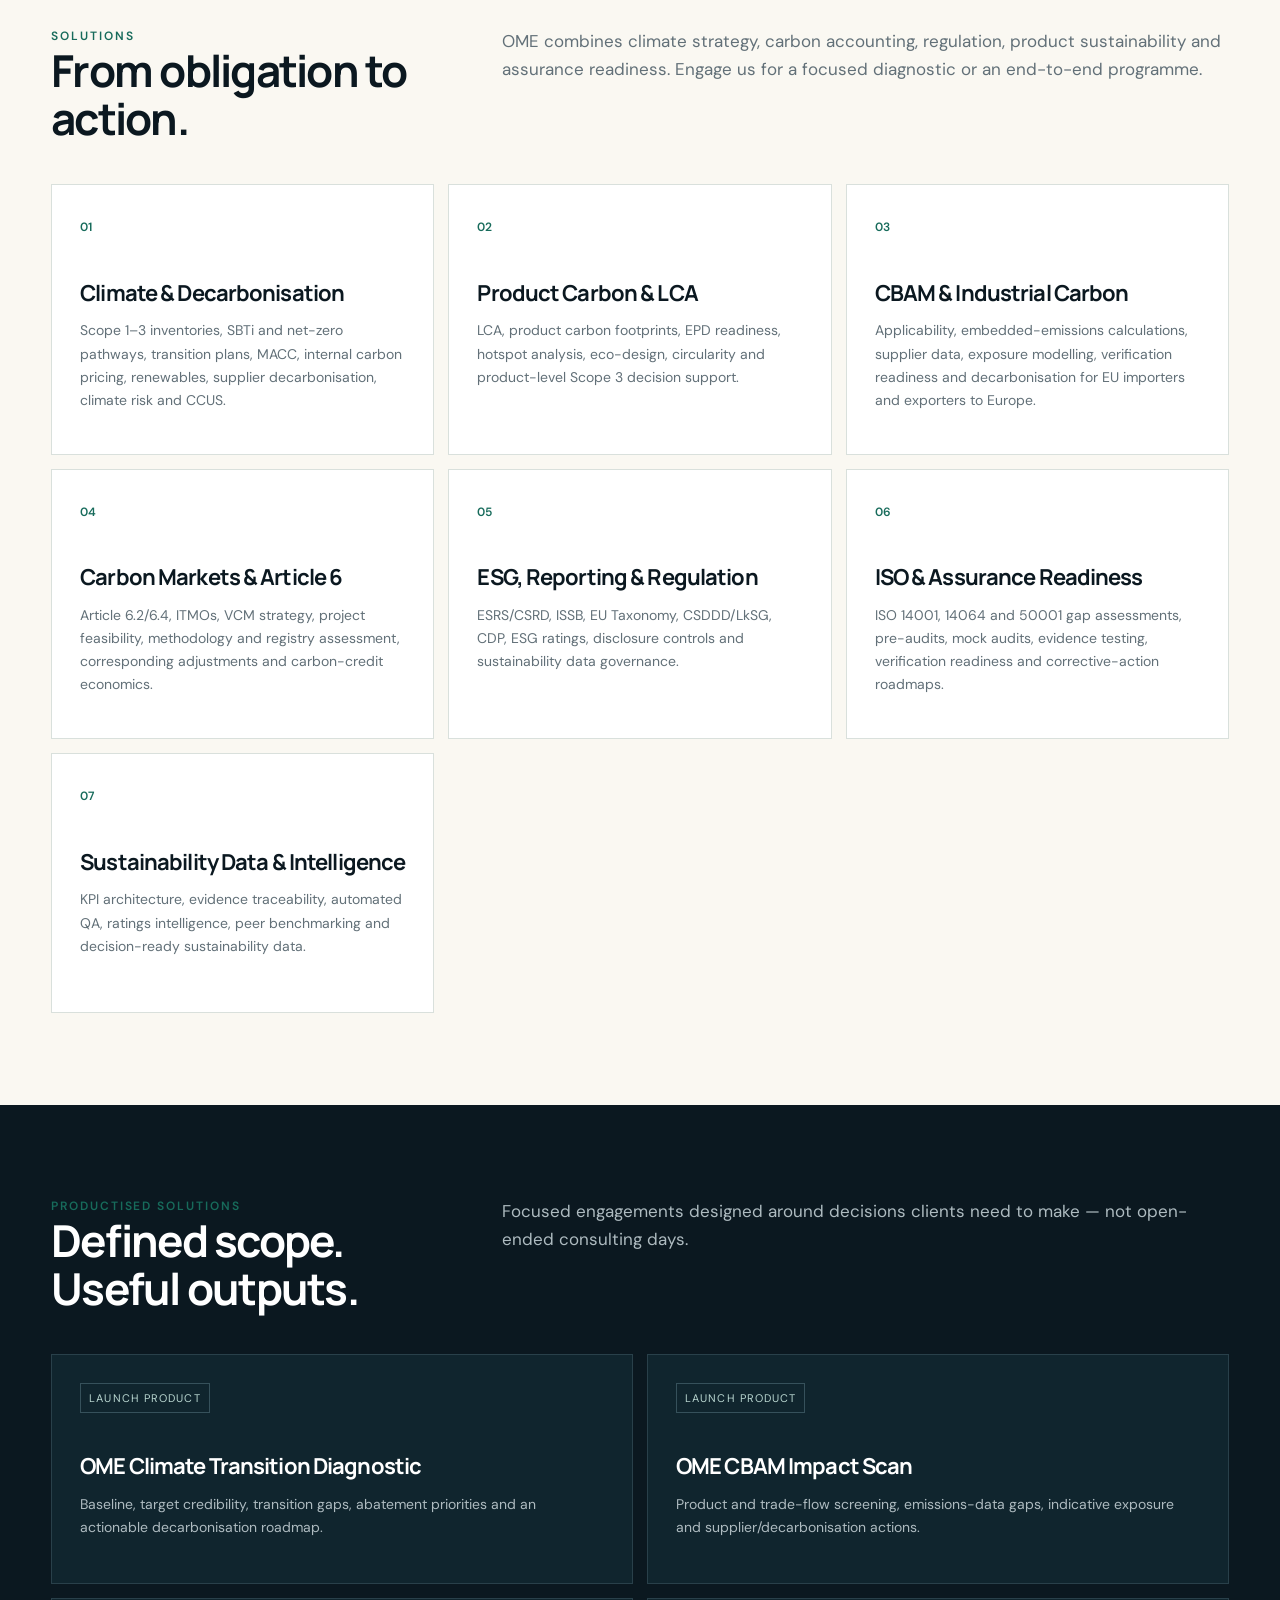
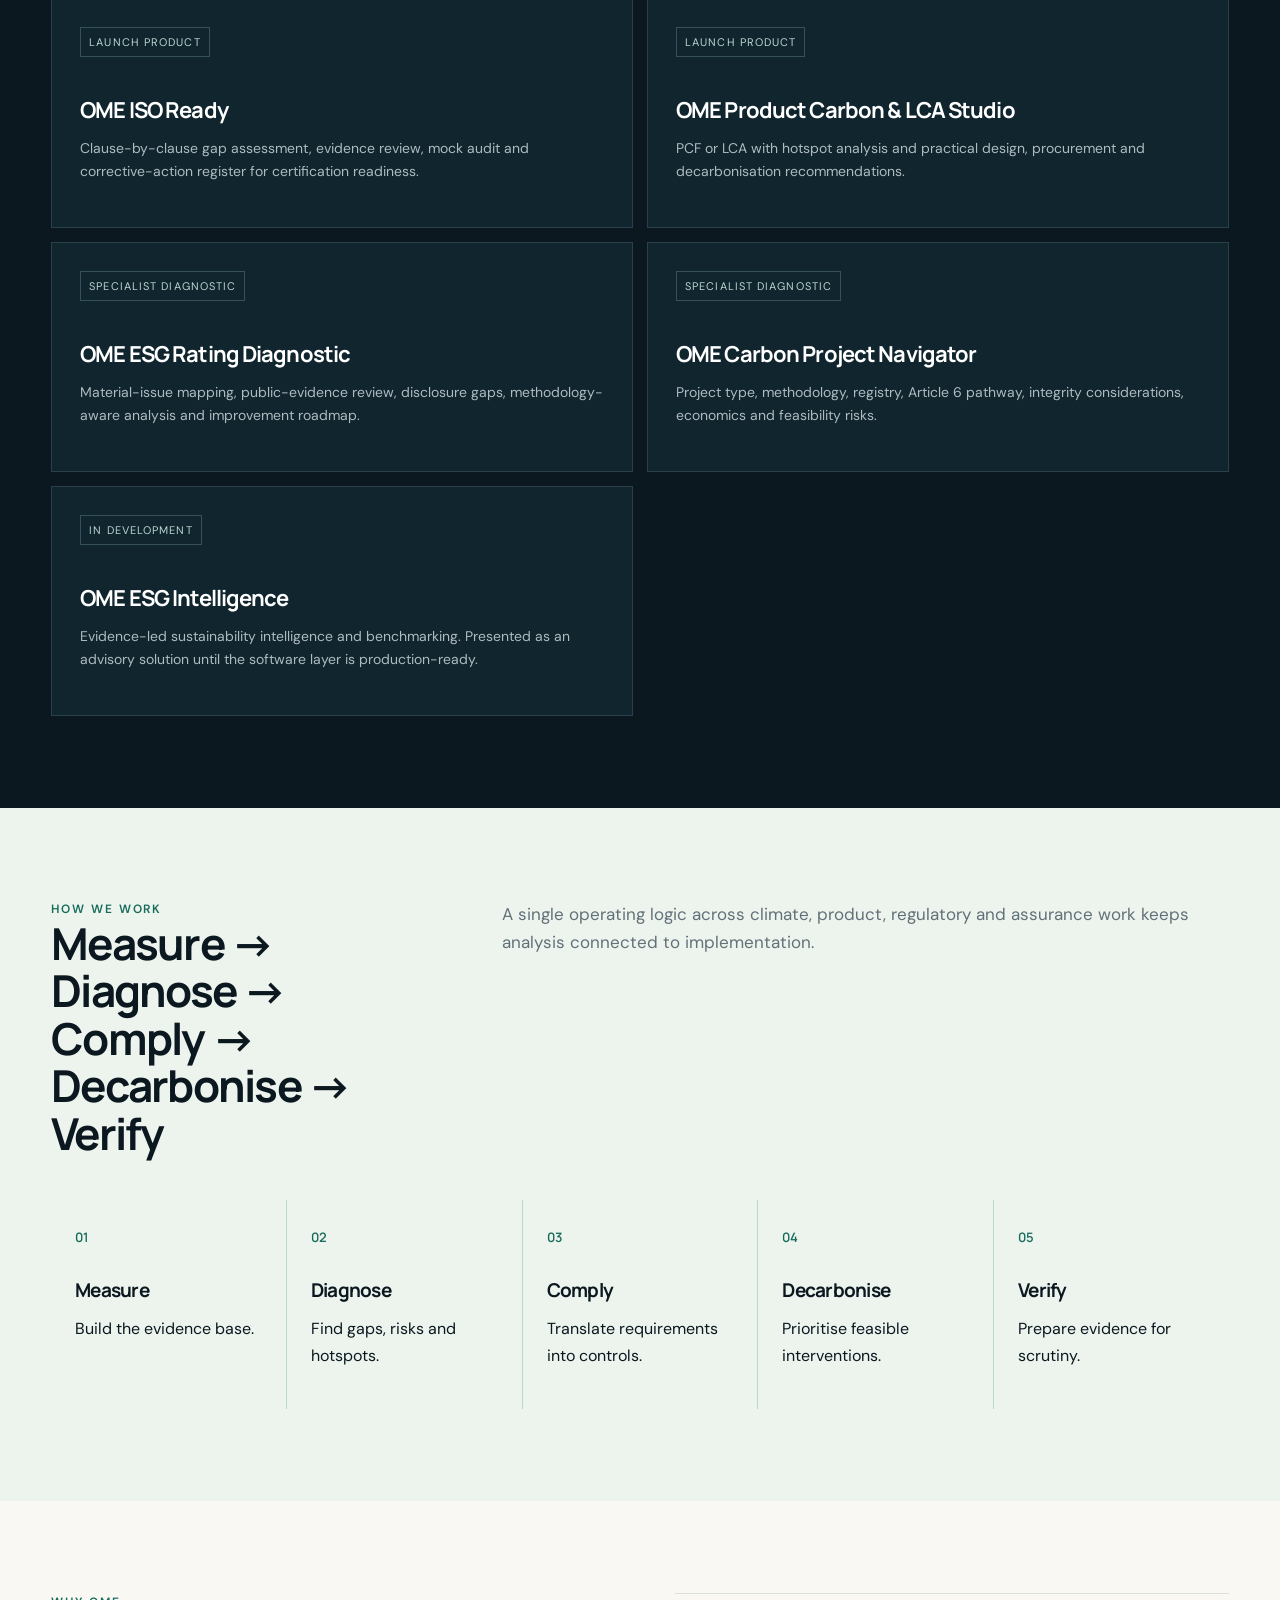
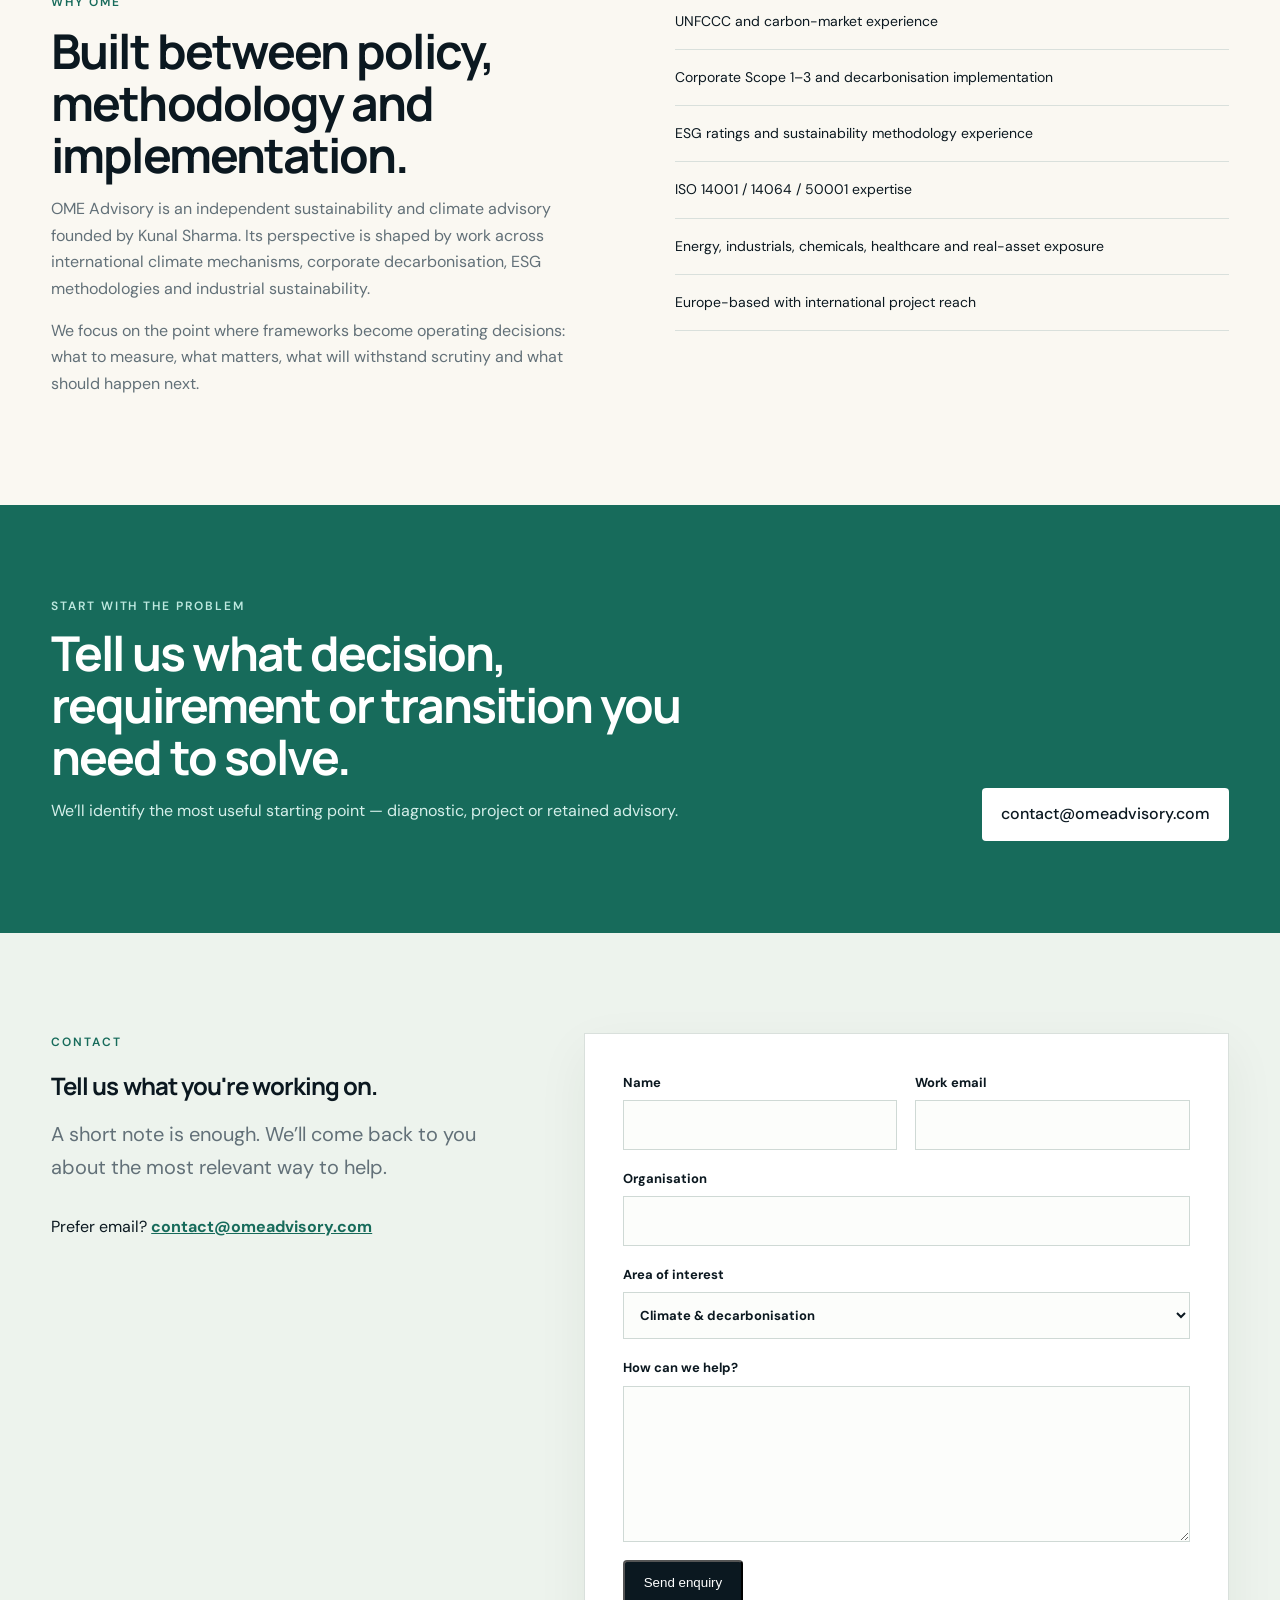
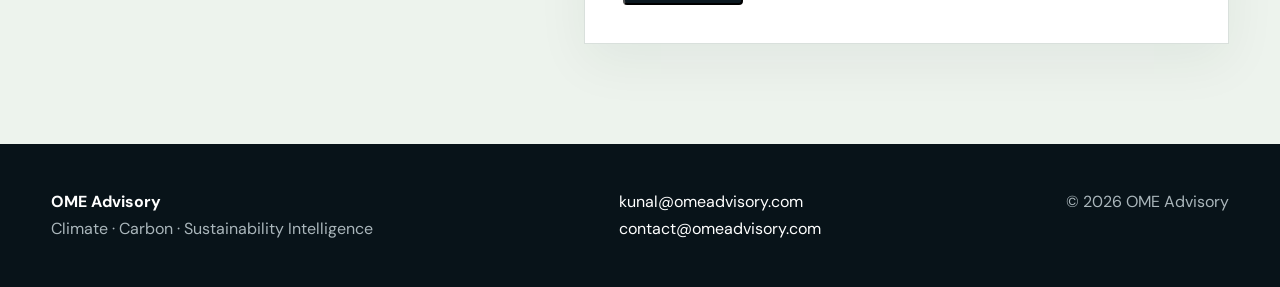
==== commit 07223983: "Add Netlify enquiry form and replace wind hero with green architecture" ====
--- a/index.html
+++ b/index.html
@@ -11,7 +11,7 @@
 :root{--ink:#0b1820;--navy:#102b36;--teal:#176b5b;--mint:#edf4ee;--paper:#faf8f2;--white:#fff;--line:#d9e0dc;--muted:#627078;--lime:#b8d95a}
 *{box-sizing:border-box}html{scroll-behavior:smooth}body{margin:0;background:var(--paper);color:var(--ink);font-family:"DM Sans",sans-serif;line-height:1.65}a{color:inherit}.wrap{width:min(92vw,1480px);margin:0 auto}
 nav{position:sticky;top:0;z-index:20;background:rgba(246,247,244,.94);backdrop-filter:blur(14px);border-bottom:1px solid var(--line)}.nav{height:72px;display:flex;align-items:center;justify-content:space-between}.brand{font:700 22px Manrope;text-decoration:none;letter-spacing:-.04em}.brand span{font-weight:400;color:var(--teal)}.links{display:flex;gap:26px;align-items:center}.links a{text-decoration:none;font-size:14px}.btn{display:inline-block;padding:13px 19px;background:var(--ink);color:#fff;text-decoration:none;border-radius:4px;font-weight:500}.btn.alt{background:transparent;color:var(--ink);border:1px solid var(--line)}
-.hero{min-height:clamp(620px,72vh,820px);padding:0;display:flex;align-items:stretch;background:#f7f4ed;position:relative;overflow:hidden}.hero .wrap{display:grid;grid-template-columns:minmax(520px,.9fr) minmax(620px,1.25fr);width:100%;max-width:none;margin:0;padding:0}.hero:after{content:"";position:absolute;inset:0 50% 0 auto;width:50%;background:url("https://images.unsplash.com/photo-1763634117770-6c9e540f8db2?auto=format&fit=crop&q=82&w=1800") center/cover no-repeat;pointer-events:none}.hero .wrap{width:100%;position:relative;z-index:1}.kicker{text-transform:uppercase;letter-spacing:.16em;font-size:12px;font-weight:600;color:var(--teal)}h1,h2,h3{font-family:Manrope,sans-serif;line-height:1.08;letter-spacing:-.04em}h1{font-size:clamp(52px,6.5vw,78px);max-width:900px;margin:22px 0 26px;font-weight:500}h1 em{font-style:normal;color:var(--teal);font-weight:500}.lead{font-size:20px;max-width:720px;color:var(--muted)}.actions{display:flex;gap:12px;margin-top:34px;flex-wrap:wrap}
+.hero{min-height:clamp(620px,72vh,820px);padding:0;display:flex;align-items:stretch;background:#f7f4ed;position:relative;overflow:hidden}.hero .wrap{display:grid;grid-template-columns:minmax(520px,.9fr) minmax(620px,1.25fr);width:100%;max-width:none;margin:0;padding:0}.hero:after{content:"";position:absolute;inset:0 50% 0 auto;width:50%;background:url("https://images.unsplash.com/photo-1768206817192-f4a2f9a9db19?auto=format&fit=crop&q=84&w=1800") center/cover no-repeat;pointer-events:none}.hero .wrap{width:100%;position:relative;z-index:1}.kicker{text-transform:uppercase;letter-spacing:.16em;font-size:12px;font-weight:600;color:var(--teal)}h1,h2,h3{font-family:Manrope,sans-serif;line-height:1.08;letter-spacing:-.04em}h1{font-size:clamp(52px,6.5vw,78px);max-width:900px;margin:22px 0 26px;font-weight:500}h1 em{font-style:normal;color:var(--teal);font-weight:500}.lead{font-size:20px;max-width:720px;color:var(--muted)}.actions{display:flex;gap:12px;margin-top:34px;flex-wrap:wrap}
 .signal{display:grid;grid-template-columns:repeat(4,1fr);border:1px solid var(--line);margin-top:70px;background:#fff}.signal div{padding:22px;border-right:1px solid var(--line)}.signal div:last-child{border:0}.signal strong{display:block;font:600 15px Manrope}.signal span{font-size:13px;color:var(--muted)}
 section{padding:92px 0}.head{display:grid;grid-template-columns:.7fr 1.3fr;gap:60px;margin-bottom:42px}.head h2{font-size:44px;margin:0}.head p{margin:0;color:var(--muted);font-size:17px}.grid{display:grid;grid-template-columns:repeat(3,1fr);gap:14px}.card{background:#fff;border:1px solid var(--line);padding:28px;min-height:260px}.card .n{font-size:12px;color:var(--teal);font-weight:600}.card h3{font-size:22px;margin:42px 0 12px}.card p{color:var(--muted);font-size:14px}.card a{display:inline-block;margin-top:10px;font-size:13px;font-weight:600;text-decoration:none}
 .dark{background:var(--ink);color:#fff}.dark .head p,.dark .card p{color:#aebbc0}.dark .card{background:#10252e;border-color:#29404a}.dark .card .n{color:#7ed5c7}.products{grid-template-columns:repeat(2,1fr)}.product{min-height:230px}.tag{display:inline-block;padding:5px 8px;border:1px solid #36515b;font-size:11px;text-transform:uppercase;letter-spacing:.1em;color:#b9d6d0}
@@ -20,7 +20,7 @@
 .cta{background:var(--teal);color:#fff}.cta .box{display:flex;justify-content:space-between;align-items:end;gap:40px}.cta h2{font-size:48px;margin:10px 0;max-width:720px}.cta p{color:#d5efea}.cta .btn{background:#fff;color:var(--ink)}
 footer{background:#081319;color:#aab6bb;padding:45px 0}.foot{display:flex;justify-content:space-between;gap:30px;flex-wrap:wrap}.foot a{color:#fff;text-decoration:none}
 @media(max-width:850px){.links a:not(.btn){display:none}.hero{padding-top:70px}.signal,.grid,.products,.steps,.head,.about{grid-template-columns:1fr}.signal div{border-right:0;border-bottom:1px solid var(--line)}.head{gap:18px}.cta .box{display:block}.cta .btn{margin-top:20px}section{padding:68px 0}}
- .reality-band{padding:28px 0 72px;background:#faf8f2}.reality-grid{display:grid;grid-template-columns:1.05fr .9fr 1.05fr;gap:18px;align-items:stretch}.real-photo{min-height:300px;margin:0;position:relative;background-size:cover;background-position:center;border-radius:2px;overflow:hidden}.real-photo.wind{background-image:url("https://images.unsplash.com/photo-1763634117770-6c9e540f8db2?auto=format&fit=crop&q=82&w=1200")}.real-photo.port{background-image:url("https://images.unsplash.com/photo-1774199102878-4de9413b7d5f?auto=format&fit=crop&q=82&w=1200")}.real-photo figcaption{position:absolute;left:14px;bottom:12px;background:rgba(255,255,255,.9);padding:7px 9px;font-size:11px;letter-spacing:.06em}.reality-copy{padding:34px 24px;background:#f0f3ec}.reality-copy h2{font-size:34px;margin:12px 0}.reality-copy p{color:var(--muted)} @media(max-width:850px){.reality-grid{grid-template-columns:1fr}.real-photo{min-height:240px}}  .hero-copy{padding:clamp(70px,8vw,135px) clamp(42px,6vw,110px);display:flex;flex-direction:column;justify-content:center;position:relative;z-index:2;background:#f7f4ed}.hero-media{min-height:620px;background:url("https://images.unsplash.com/photo-1763634117770-6c9e540f8db2?auto=format&fit=crop&q=82&w=1800") center/cover no-repeat}.hero:after{display:none}.hero h1{font-size:clamp(54px,4.8vw,82px);max-width:760px}.hero .lead{max-width:650px;font-size:19px}.reality-band .wrap,#solutions .wrap,#products .wrap,#about .wrap,#contact .wrap{width:min(92vw,1480px)}.reality-grid{grid-template-columns:1fr .82fr 1fr;gap:24px}.real-photo{min-height:360px}.reality-copy{padding:46px 38px;display:flex;flex-direction:column;justify-content:center}section{scroll-margin-top:80px}@media(min-width:1600px){.hero-copy{padding-left:max(70px,6vw)}.reality-grid{gap:30px}}@media(max-width:1050px){.hero .wrap{grid-template-columns:1fr}.hero-copy{padding:80px 6vw}.hero-media{min-height:430px}.hero{min-height:auto}.reality-grid{grid-template-columns:1fr}.real-photo{min-height:320px}}@media(max-width:650px){.wrap,.reality-band .wrap,#solutions .wrap,#products .wrap,#about .wrap,#contact .wrap{width:min(90vw,1480px)}.hero-copy{padding:64px 5vw}.hero h1{font-size:44px}.hero-media{min-height:300px}.real-photo{min-height:250px}} </style></head><body>
+ .reality-band{padding:28px 0 72px;background:#faf8f2}.reality-grid{display:grid;grid-template-columns:1.05fr .9fr 1.05fr;gap:18px;align-items:stretch}.real-photo{min-height:300px;margin:0;position:relative;background-size:cover;background-position:center;border-radius:2px;overflow:hidden}.real-photo.wind{background-image:url("https://images.unsplash.com/photo-1768206817192-f4a2f9a9db19?auto=format&fit=crop&q=84&w=1800")}.real-photo.port{background-image:url("https://images.unsplash.com/photo-1774199102878-4de9413b7d5f?auto=format&fit=crop&q=82&w=1200")}.real-photo figcaption{position:absolute;left:14px;bottom:12px;background:rgba(255,255,255,.9);padding:7px 9px;font-size:11px;letter-spacing:.06em}.reality-copy{padding:34px 24px;background:#f0f3ec}.reality-copy h2{font-size:34px;margin:12px 0}.reality-copy p{color:var(--muted)} @media(max-width:850px){.reality-grid{grid-template-columns:1fr}.real-photo{min-height:240px}}  .hero-copy{padding:clamp(70px,8vw,135px) clamp(42px,6vw,110px);display:flex;flex-direction:column;justify-content:center;position:relative;z-index:2;background:#f7f4ed}.hero-media{min-height:620px;background:url("https://images.unsplash.com/photo-1768206817192-f4a2f9a9db19?auto=format&fit=crop&q=84&w=1800") center/cover no-repeat}.hero:after{display:none}.hero h1{font-size:clamp(54px,4.8vw,82px);max-width:760px}.hero .lead{max-width:650px;font-size:19px}.reality-band .wrap,#solutions .wrap,#products .wrap,#about .wrap,#contact .wrap{width:min(92vw,1480px)}.reality-grid{grid-template-columns:1fr .82fr 1fr;gap:24px}.real-photo{min-height:360px}.reality-copy{padding:46px 38px;display:flex;flex-direction:column;justify-content:center}section{scroll-margin-top:80px}@media(min-width:1600px){.hero-copy{padding-left:max(70px,6vw)}.reality-grid{gap:30px}}@media(max-width:1050px){.hero .wrap{grid-template-columns:1fr}.hero-copy{padding:80px 6vw}.hero-media{min-height:430px}.hero{min-height:auto}.reality-grid{grid-template-columns:1fr}.real-photo{min-height:320px}}@media(max-width:650px){.wrap,.reality-band .wrap,#solutions .wrap,#products .wrap,#about .wrap,#contact .wrap{width:min(90vw,1480px)}.hero-copy{padding:64px 5vw}.hero h1{font-size:44px}.hero-media{min-height:300px}.real-photo{min-height:250px}}  .contact-section{padding:100px 0;background:#edf3ed}.contact-grid{display:grid;grid-template-columns:.8fr 1.2fr;gap:clamp(50px,8vw,130px);align-items:start}.contact-direct{margin-top:30px}.contact-direct a{color:var(--teal);font-weight:700}.contact-section form{background:#fff;padding:38px;border:1px solid var(--line);box-shadow:0 18px 50px rgba(16,45,42,.06)}.contact-section label{display:block;font-size:13px;font-weight:700;margin-bottom:18px}.contact-section input,.contact-section select,.contact-section textarea{display:block;width:100%;margin-top:7px;padding:13px 12px;border:1px solid #cfd9d5;background:#fcfdfb;font:inherit;color:var(--ink)}.form-row{display:grid;grid-template-columns:1fr 1fr;gap:18px}.hidden{display:none}@media(max-width:850px){.contact-grid,.form-row{grid-template-columns:1fr}.contact-section{padding:70px 0}.contact-section form{padding:25px}} </style></head><body>
 <nav><div class="wrap nav"><a class="brand" href="#">OME <span>Advisory</span></a><div class="links"><a href="/solutions.html">Solutions</a><a href="/products.html">Products</a><a href="/industries.html">Industries</a><a href="/about.html">About</a><a href="#contact" class="btn">Start a conversation</a></div></div></nav>
 <header class="hero"><div class="wrap"><div class="hero-copy"><div class="kicker">Climate · Carbon · Sustainability Intelligence</div><h1>Better data.<br>Smarter decisions.<br><em>A more sustainable tomorrow.</em></h1><p class="lead">OME Advisory helps organisations turn climate, carbon and sustainability complexity into practical decisions and measurable action.</p><div class="actions"><a class="btn" href="/solutions.html">Explore our solutions</a><a class="btn alt" href="#contact">Get in touch</a></div></div><div class="hero-media" aria-hidden="true"></div></div></header>
 <section class="reality-band"><div class="wrap"><div class="reality-grid"><figure class="real-photo wind"><figcaption>Energy transition · Germany</figcaption></figure><div class="reality-copy"><div class="kicker">Real systems. Real decisions.</div><h2>Sustainability has to work in the physical economy.</h2><p>Our work connects climate and sustainability frameworks with assets, products, supply chains and investment decisions.</p></div><figure class="real-photo port"><figcaption>Trade & supply chains · Hamburg</figcaption></figure></div></div></section><section id="solutions"><div class="wrap"><div class="head"><div><div class="kicker">Solutions</div><h2>From obligation to action.</h2></div><p>OME combines climate strategy, carbon accounting, regulation, product sustainability and assurance readiness. Engage us for a focused diagnostic or an end-to-end programme.</p></div>
@@ -46,6 +46,6 @@
 <section class="method"><div class="wrap"><div class="head"><div><div class="kicker">How we work</div><h2>Measure → Diagnose → Comply → Decarbonise → Verify</h2></div><p>A single operating logic across climate, product, regulatory and assurance work keeps analysis connected to implementation.</p></div>
 <div class="steps"><div class="step"><b>01</b><h3>Measure</h3><p>Build the evidence base.</p></div><div class="step"><b>02</b><h3>Diagnose</h3><p>Find gaps, risks and hotspots.</p></div><div class="step"><b>03</b><h3>Comply</h3><p>Translate requirements into controls.</p></div><div class="step"><b>04</b><h3>Decarbonise</h3><p>Prioritise feasible interventions.</p></div><div class="step"><b>05</b><h3>Verify</h3><p>Prepare evidence for scrutiny.</p></div></div></div></section>
 <section id="about"><div class="wrap about"><div><div class="kicker">Why OME</div><h2>Built between policy, methodology and implementation.</h2><p>OME Advisory is an independent sustainability and climate advisory founded by Kunal Sharma. Its perspective is shaped by work across international climate mechanisms, corporate decarbonisation, ESG methodologies and industrial sustainability.</p><p>We focus on the point where frameworks become operating decisions: what to measure, what matters, what will withstand scrutiny and what should happen next.</p></div><div class="proof"><div>UNFCCC and carbon-market experience</div><div>Corporate Scope 1–3 and decarbonisation implementation</div><div>ESG ratings and sustainability methodology experience</div><div>ISO 14001 / 14064 / 50001 expertise</div><div>Energy, industrials, chemicals, healthcare and real-asset exposure</div><div>Europe-based with international project reach</div></div></div></section>
-<section class="cta" id="contact"><div class="wrap box"><div><div class="kicker" style="color:#bde8df">Start with the problem</div><h2>Tell us what decision, requirement or transition you need to solve.</h2><p>We’ll identify the most useful starting point — diagnostic, project or retained advisory.</p></div><a class="btn" href="mailto:contact@omeadvisory.com">contact@omeadvisory.com</a></div></section>
-<footer><div class="wrap foot"><div><strong style="color:white">OME Advisory</strong><br>Climate · Carbon · Sustainability Intelligence</div><div><a href="mailto:kunal@omeadvisory.com">kunal@omeadvisory.com</a><br><a href="mailto:contact@omeadvisory.com">contact@omeadvisory.com</a></div><div>© 2026 OME Advisory</div></div></footer>
+<section class="cta" id="contact"><div class="wrap box"><div><div class="kicker" style="color:#bde8df">Start with the problem</div><h2>Tell us what decision, requirement or transition you need to solve.</h2><p>We’ll identify the most useful starting point — diagnostic, project or retained advisory.</p></div><a class="btn" href="#contact">contact@omeadvisory.com</a></div></section>
+<section id="contact" class="contact-section"><div class="wrap contact-grid"><div><div class="kicker">Contact</div><h2>Tell us what you're working on.</h2><p class="lead">A short note is enough. We’ll come back to you about the most relevant way to help.</p><p class="contact-direct">Prefer email? <a href="mailto:contact@omeadvisory.com">contact@omeadvisory.com</a></p></div><form name="ome-enquiry" method="POST" data-netlify="true" netlify-honeypot="bot-field" action="/thanks.html"><input type="hidden" name="form-name" value="ome-enquiry"><p class="hidden"><label>Don’t fill this out: <input name="bot-field"></label></p><div class="form-row"><label>Name<input required name="name" autocomplete="name"></label><label>Work email<input required type="email" name="email" autocomplete="email"></label></div><label>Organisation<input name="organisation" autocomplete="organization"></label><label>Area of interest<select name="interest"><option>Climate & decarbonisation</option><option>CBAM & trade carbon</option><option>LCA & product carbon</option><option>Carbon markets & Article 6</option><option>ESG, reporting & regulation</option><option>ISO & assurance readiness</option><option>Sustainability data & intelligence</option><option>Other</option></select></label><label>How can we help?<textarea required name="message" rows="6"></textarea></label><button class="btn" type="submit">Send enquiry</button></form></div></section><footer><div class="wrap foot"><div><strong style="color:white">OME Advisory</strong><br>Climate · Carbon · Sustainability Intelligence</div><div><a href="mailto:kunal@omeadvisory.com">kunal@omeadvisory.com</a><br><a href="#contact">contact@omeadvisory.com</a></div><div>© 2026 OME Advisory</div></div></footer>
 </body></html>
